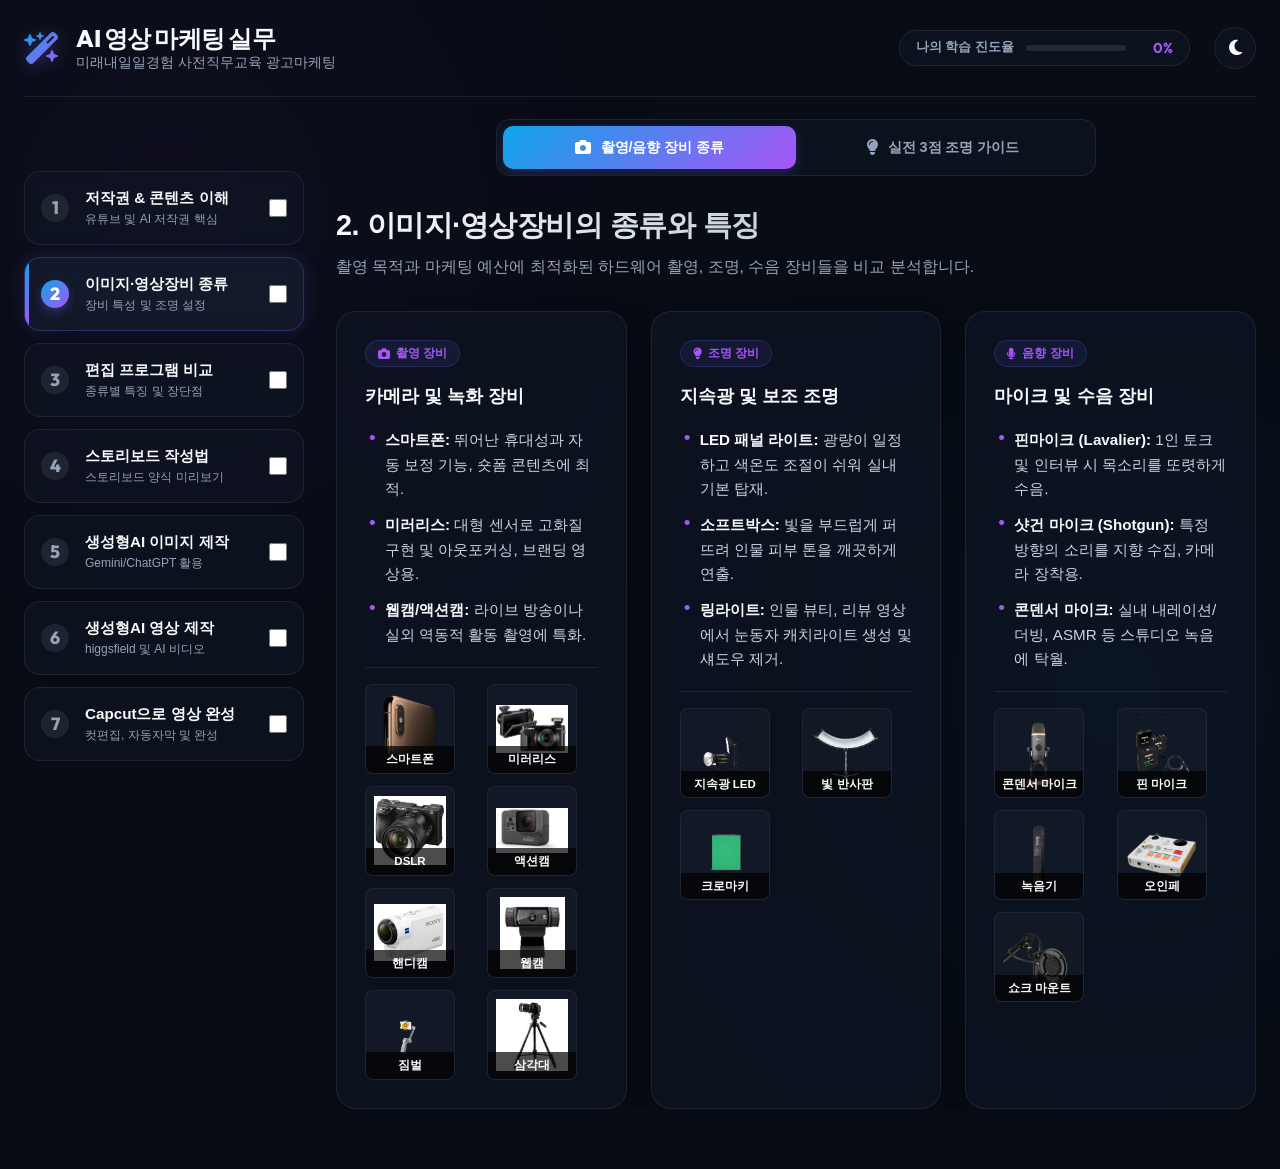
==== lecture2.html @ b03df77b "웹사이트 첫 업로드" ====
<!DOCTYPE html>
<html lang="ko">
<head>
    <meta charset="UTF-8">
    <meta name="viewport" content="width=device-width, initial-scale=1.0">
    <title>이미지·영상장비 종류 - AI 영상 마케팅 실무</title>
    
    <!-- Google Fonts & Font Awesome -->
    <link rel="stylesheet" as="style" crossorigin href="https://cdn.jsdelivr.net/gh/orioncactus/pretendard@v1.3.9/dist/web/static/pretendard-dynamic-subset.min.css" />
    <link href="https://fonts.googleapis.com/css2?family=Outfit:wght@300;400;600;800&display=swap" rel="stylesheet">
    <link rel="stylesheet" href="https://cdnjs.cloudflare.com/ajax/libs/font-awesome/6.4.0/css/all.min.css">
    
    <link rel="stylesheet" href="style.css">
</head>
<body class="dark-theme">
    <!-- Background Glow Elements -->
    <div class="bg-glow bg-glow-1"></div>
    <div class="bg-glow bg-glow-2"></div>

    <div class="app-container">
        <!-- Header -->
        <header class="app-header">
            <div class="logo-area">
                <i class="fa-solid fa-wand-magic-sparkles logo-icon"></i>
                <div class="logo-text">
                    <h1>AI 영상 마케팅 실무</h1>
                    <span class="subtitle">미래내일일경험 사전직무교육 광고마케팅</span>
                </div>
            </div>
            <div class="header-controls">
                <!-- Progress Tracking -->
                <div class="progress-container">
                    <span class="progress-label">나의 학습 진도율</span>
                    <div class="progress-bar-wrapper">
                        <div class="progress-bar" id="progressBar"></div>
                    </div>
                    <span class="progress-percentage" id="progressText">0%</span>
                </div>
                <!-- Theme Toggle Button -->
                <button class="theme-toggle-btn" id="themeToggleBtn" title="테마 변경">
                    <i class="fa-solid fa-moon moon-icon"></i>
                    <i class="fa-solid fa-sun sun-icon"></i>
                </button>
                <!-- Mobile Menu Button -->
                <button class="mobile-menu-btn" id="mobileMenuBtn">
                    <i class="fa-solid fa-bars"></i>
                </button>
            </div>
        </header>

        <div class="app-layout">
            <!-- Sidebar Navigation -->
            <aside class="app-sidebar" id="appSidebar">
                <nav class="sidebar-nav">
                    <ul>
                        <li>
                            <a href="index.html" class="nav-item">
                                <span class="step-num">1</span>
                                <div class="item-details">
                                    <span class="item-title">저작권 & 콘텐츠 이해</span>
                                    <span class="item-sub">유튜브 및 AI 저작권 핵심</span>
                                </div>
                                <input type="checkbox" class="step-check" data-step="1">
                            </a>
                        </li>
                        <li>
                            <a href="lecture2.html" class="nav-item active">
                                <span class="step-num">2</span>
                                <div class="item-details">
                                    <span class="item-title">이미지·영상장비 종류</span>
                                    <span class="item-sub">장비 특성 및 조명 설정</span>
                                </div>
                                <input type="checkbox" class="step-check" data-step="2">
                            </a>
                        </li>
                        <li>
                            <a href="lecture3.html" class="nav-item">
                                <span class="step-num">3</span>
                                <div class="item-details">
                                    <span class="item-title">편집 프로그램 비교</span>
                                    <span class="item-sub">종류별 특징 및 장단점</span>
                                </div>
                                <input type="checkbox" class="step-check" data-step="3">
                            </a>
                        </li>
                        <li>
                            <a href="lecture4.html" class="nav-item">
                                <span class="step-num">4</span>
                                <div class="item-details">
                                    <span class="item-title">스토리보드 작성법</span>
                                    <span class="item-sub">스토리보드 양식 미리보기</span>
                                </div>
                                <input type="checkbox" class="step-check" data-step="4">
                            </a>
                        </li>
                        <li>
                            <a href="lecture5.html" class="nav-item">
                                <span class="step-num">5</span>
                                <div class="item-details">
                                    <span class="item-title">생성형AI 이미지 제작</span>
                                    <span class="item-sub">Gemini/ChatGPT 활용</span>
                                </div>
                                <input type="checkbox" class="step-check" data-step="5">
                            </a>
                        </li>
                        <li>
                            <a href="lecture6.html" class="nav-item">
                                <span class="step-num">6</span>
                                <div class="item-details">
                                    <span class="item-title">생성형AI 영상 제작</span>
                                    <span class="item-sub">higgsfield 및 AI 비디오</span>
                                </div>
                                <input type="checkbox" class="step-check" data-step="6">
                            </a>
                        </li>
                        <li>
                            <a href="lecture7.html" class="nav-item">
                                <span class="step-num">7</span>
                                <div class="item-details">
                                    <span class="item-title">Capcut으로 영상 완성</span>
                                    <span class="item-sub">컷편집, 자동자막 및 완성</span>
                                </div>
                                <input type="checkbox" class="step-check" data-step="7">
                            </a>
                        </li>
                    </ul>
                </nav>
            </aside>

            <!-- Main Content Panels -->
            <main class="app-main">
                <!-- Content Swiper Tab Bar -->
                <div class="content-swiper-bar mb-6">
                    <button class="swiper-btn active" data-target-step="1">
                        <i class="fa-solid fa-camera swiper-icon"></i>
                        <span>촬영/음향 장비 종류</span>
                    </button>
                    <button class="swiper-btn" data-target-step="2">
                        <i class="fa-solid fa-lightbulb swiper-icon"></i>
                        <span>실전 3점 조명 가이드</span>
                    </button>
                    <div class="swiper-active-bg"></div>
                </div>

                <div class="sub-step-slider-container">
                    
                    <!-- Sub Step 1: 촬영 및 녹화 장비 종류 -->
                    <div class="sub-step active" id="sub-step-1">
                        <div class="panel-header">
                            <h2>2. 이미지·영상장비의 종류와 특징</h2>
                            <p class="panel-desc">촬영 목적과 마케팅 예산에 최적화된 하드웨어 촬영, 조명, 수음 장비들을 비교 분석합니다.</p>
                        </div>
                        <div class="grid-layout cols-3">
                            <!-- Camera Card -->
                            <div class="content-card glass">
                                <div class="card-badge"><i class="fa-solid fa-camera"></i> 촬영 장비</div>
                                <h3>카메라 및 녹화 장비</h3>
                                <div class="card-body">
                                    <ul class="bullet-list-sm">
                                        <li><strong>스마트폰:</strong> 뛰어난 휴대성과 자동 보정 기능, 숏폼 콘텐츠에 최적.</li>
                                        <li><strong>미러리스:</strong> 대형 센서로 고화질 구현 및 아웃포커싱, 브랜딩 영상용.</li>
                                        <li><strong>웹캠/액션캠:</strong> 라이브 방송이나 실외 역동적 활동 촬영에 특화.</li>
                                    </ul>
                                    <div class="tool-gallery">
                                        <div class="tool-gallery-item gallery-item" data-src="result/tools/phone.png" data-title="실전 촬영 장비 - 고해상도 스마트폰(Phone)">
                                            <img src="result/tools/phone.png" alt="스마트폰">
                                            <span class="tool-tag">스마트폰</span>
                                        </div>
                                        <div class="tool-gallery-item gallery-item" data-src="result/tools/mirrorless_camera.jpg" data-title="실전 촬영 장비 - 전문가용 미러리스 카메라(Mirrorless)">
                                            <img src="result/tools/mirrorless_camera.jpg" alt="미러리스">
                                            <span class="tool-tag">미러리스</span>
                                        </div>
                                        <div class="tool-gallery-item gallery-item" data-src="result/tools/camera.png" data-title="실전 촬영 장비 - 컴팩트 DSLR 카메라(Camera)">
                                            <img src="result/tools/camera.png" alt="DSLR 카메라">
                                            <span class="tool-tag">DSLR</span>
                                        </div>
                                        <div class="tool-gallery-item gallery-item" data-src="result/tools/actioncam.jpg" data-title="실전 촬영 장비 - 야외 역동성 촬영 액션캠(ActionCam)">
                                            <img src="result/tools/actioncam.jpg" alt="액션캠">
                                            <span class="tool-tag">액션캠</span>
                                        </div>
                                        <div class="tool-gallery-item gallery-item" data-src="result/tools/handicam.jpg" data-title="실전 촬영 장비 - 핸디형 캠코더(HandiCam)">
                                            <img src="result/tools/handicam.jpg" alt="핸디캠">
                                            <span class="tool-tag">핸디캠</span>
                                        </div>
                                        <div class="tool-gallery-item gallery-item" data-src="result/tools/webcam.jpg" data-title="실전 촬영 장비 - 1인 라이브 방송용 웹캠(Webcam)">
                                            <img src="result/tools/webcam.jpg" alt="웹캠">
                                            <span class="tool-tag">웹캠</span>
                                        </div>
                                        <div class="tool-gallery-item gallery-item" data-src="result/tools/gimbal.png" data-title="실전 촬영 장비 - 흔들림 방지 짐벌(Gimbal)">
                                            <img src="result/tools/gimbal.png" alt="짐벌">
                                            <span class="tool-tag">짐벌</span>
                                        </div>
                                        <div class="tool-gallery-item gallery-item" data-src="result/tools/tripod.jpg" data-title="촬영 보조 장비 - 흔들림 지지형 삼각대(Tripod)">
                                            <img src="result/tools/tripod.jpg" alt="삼각대">
                                            <span class="tool-tag">삼각대</span>
                                        </div>
                                    </div>
                                </div>
                            </div>

                            <!-- Lighting Card -->
                            <div class="content-card glass">
                                <div class="card-badge"><i class="fa-solid fa-lightbulb"></i> 조명 장비</div>
                                <h3>지속광 및 보조 조명</h3>
                                <div class="card-body">
                                    <ul class="bullet-list-sm">
                                        <li><strong>LED 패널 라이트:</strong> 광량이 일정하고 색온도 조절이 쉬워 실내 기본 탑재.</li>
                                        <li><strong>소프트박스:</strong> 빛을 부드럽게 퍼뜨려 인물 피부 톤을 깨끗하게 연출.</li>
                                        <li><strong>링라이트:</strong> 인물 뷰티, 리뷰 영상에서 눈동자 캐치라이트 생성 및 섀도우 제거.</li>
                                    </ul>
                                    <div class="tool-gallery">
                                        <div class="tool-gallery-item gallery-item" data-src="result/tools/light.png" data-title="실전 조명 장비 - LED 지속광 패널 라이트(LED Light)">
                                            <img src="result/tools/light.png" alt="지속광">
                                            <span class="tool-tag">지속광 LED</span>
                                        </div>
                                        <div class="tool-gallery-item gallery-item" data-src="result/tools/reflector.png" data-title="스튜디오 조명 장비 - 빛 반사판(Reflector) 보조판">
                                            <img src="result/tools/reflector.png" alt="반사판">
                                            <span class="tool-tag">빛 반사판</span>
                                        </div>
                                        <div class="tool-gallery-item gallery-item" data-src="result/tools/chromakey.png" data-title="스튜디오 조명 보조 - 배경 제거용 크로마키(Chromakey) 스크린">
                                            <img src="result/tools/chromakey.png" alt="크로마키">
                                            <span class="tool-tag">크로마키</span>
                                        </div>
                                    </div>
                                </div>
                            </div>

                            <!-- Audio Card -->
                            <div class="content-card glass">
                                <div class="card-badge"><i class="fa-solid fa-microphone"></i> 음향 장비</div>
                                <h3>마이크 및 수음 장비</h3>
                                <div class="card-body">
                                    <ul class="bullet-list-sm">
                                        <li><strong>핀마이크 (Lavalier):</strong> 1인 토크 및 인터뷰 시 목소리를 또렷하게 수음.</li>
                                        <li><strong>샷건 마이크 (Shotgun):</strong> 특정 방향의 소리를 지향 수집, 카메라 장착용.</li>
                                        <li><strong>콘덴서 마이크:</strong> 실내 내레이션/더빙, ASMR 등 스튜디오 녹음에 탁월.</li>
                                    </ul>
                                    <div class="tool-gallery">
                                        <div class="tool-gallery-item gallery-item" data-src="result/tools/condenser mic.png" data-title="실전 음향 장비 - 고해상도 콘덴서 마이크(Condenser Mic)">
                                            <img src="result/tools/condenser mic.png" alt="콘덴서 마이크">
                                            <span class="tool-tag">콘덴서 마이크</span>
                                        </div>
                                        <div class="tool-gallery-item gallery-item" data-src="result/tools/pin_mic.png" data-title="실전 음향 장비 - 밀착형 핀 마이크(Pin Mic)">
                                            <img src="result/tools/pin_mic.png" alt="핀 마이크">
                                            <span class="tool-tag">핀 마이크</span>
                                        </div>
                                        <div class="tool-gallery-item gallery-item" data-src="result/tools/voicerecoder.png" data-title="실전 음향 장비 - 휴대용 보이스 레코더(Voice Recorder)">
                                            <img src="result/tools/voicerecoder.png" alt="보이스 레코더">
                                            <span class="tool-tag">녹음기</span>
                                        </div>
                                        <div class="tool-gallery-item gallery-item" data-src="result/tools/Audio_Interface.png" data-title="스튜디오 음향 장비 - 오디오 인터페이스(Audio Interface)">
                                            <img src="result/tools/Audio_Interface.png" alt="오디오 인터페이스">
                                            <span class="tool-tag">오인페</span>
                                        </div>
                                        <div class="tool-gallery-item gallery-item" data-src="result/tools/shock mount.png" data-title="스튜디오 음향 장비 - 진동 제어 쇼크 마운트(Shock Mount)">
                                            <img src="result/tools/shock mount.png" alt="쇼크 마운트">
                                            <span class="tool-tag">쇼크 마운트</span>
                                        </div>
                                    </div>
                                </div>
                            </div>
                        </div>
                    </div>

                    <!-- Sub Step 2: 3점 조명 설정법 -->
                    <div class="sub-step" id="sub-step-2">
                        <div class="panel-header">
                            <h2>2. 이미지·영상장비의 종류와 특징</h2>
                            <p class="panel-desc">영상 화질의 90%는 조명이 결정합니다. 스튜디오 기본 배치인 3점 조명 규칙을 학습합니다.</p>
                        </div>
                        <div class="content-card glass">
                            <h3><i class="fa-solid fa-lightbulb text-accent-gold card-icon"></i> 3점 조명 설정법 (Three-Point Lighting Guide)</h3>
                            <div class="card-body lighting-guide">
                                <div class="lighting-visual">
                                    
                                    <!-- Key Light Item -->
                                    <div class="lighting-setup-item vertical-card">
                                        <div class="light-content">
                                            <h4>1. 주광 (Key Light)</h4>
                                            <p>피사체의 사선 45도 앞쪽에 배치하여 주 광원을 확보합니다. 피사체의 전체적인 형태와 성격을 결정합니다.</p>
                                        </div>
                                        <div class="light-img-wrapper gallery-item" data-src="result/light_key.png" data-title="주광 (Key Light) - 스튜디오 기본 핵심 주광원 배치">
                                            <img src="result/light_key.png" alt="주광 설명 이미지" class="light-img">
                                            <div class="img-overlay">
                                                <i class="fa-solid fa-magnifying-glass-plus"></i>
                                            </div>
                                        </div>
                                    </div>
                                    
                                    <!-- Fill Light Item -->
                                    <div class="lighting-setup-item vertical-card">
                                        <div class="light-content">
                                            <h4>2. 보조광 (Fill Light)</h4>
                                            <p>주광의 반대편 45도에 배치하며, 주광보다 50% 약하게 설정하여 생긴 짙은 그림자를 부드럽게 메워줍니다.</p>
                                        </div>
                                        <div class="light-img-wrapper gallery-item" data-src="result/light_fill.png" data-title="보조광 (Fill Light) - 부드러운 그림자 완화 보조광원 배치">
                                            <img src="result/light_fill.png" alt="보조광 설명 이미지" class="light-img">
                                            <div class="img-overlay">
                                                <i class="fa-solid fa-magnifying-glass-plus"></i>
                                            </div>
                                        </div>
                                    </div>
                                    
                                    <!-- Back Light Item -->
                                    <div class="lighting-setup-item vertical-card">
                                        <div class="light-content">
                                            <h4>3. 역광 (Back Light / Hair Light)</h4>
                                            <p>피사체의 뒤쪽 높은 곳에 배치하여 피사체와 배경을 분리시켜 3차원적인 입체감을 극대화합니다.</p>
                                        </div>
                                        <div class="light-img-wrapper gallery-item" data-src="result/light_back.png" data-title="역광 (Back Light / Hair Light) - 3차원 입체감 배경분리 광원 배치">
                                            <img src="result/light_back.png" alt="역광 설명 이미지" class="light-img">
                                            <div class="img-overlay">
                                                <i class="fa-solid fa-magnifying-glass-plus"></i>
                                            </div>
                                        </div>
                                    </div>

                                </div>
                            </div>
                        </div>
                    </div>

                </div>
            </main>
        </div>
    </div>

    <!-- Lightbox Modal for Gallery -->
    <div class="lightbox-modal" id="lightboxModal">
        <div class="lightbox-overlay" id="lightboxOverlay"></div>
        <div class="lightbox-content">
            <!-- Toolbar -->
            <div class="lightbox-toolbar">
                <span class="caption" id="lightboxCaption">이미지 뷰어</span>
                <div class="toolbar-right">
                    <button class="tool-btn" id="zoomInBtn" title="확대"><i class="fa-solid fa-magnifying-glass-plus"></i></button>
                    <button class="tool-btn" id="zoomOutBtn" title="축소"><i class="fa-solid fa-magnifying-glass-minus"></i></button>
                    <button class="tool-btn" id="zoomResetBtn" title="초기화"><i class="fa-solid fa-compress"></i></button>
                    <button class="close-btn" id="lightboxCloseBtn"><i class="fa-solid fa-xmark"></i></button>
                </div>
            </div>
            <!-- Image Area -->
            <div class="lightbox-image-container">
                <button class="nav-btn prev" id="lightboxPrevBtn"><i class="fa-solid fa-chevron-left"></i></button>
                <img src="" alt="확대 이미지" id="lightboxImg">
                <button class="nav-btn next" id="lightboxNextBtn"><i class="fa-solid fa-chevron-right"></i></button>
            </div>
        </div>
    </div>

    <script src="app.js"></script>
</body>
</html>
---- style.css ----
/* Reset and Variables */
:root {
    --font-primary: 'Pretendard', sans-serif;
    --font-display: 'Outfit', sans-serif;
    
    /* Transition Speed */
    --transition-smooth: all 0.3s cubic-bezier(0.4, 0, 0.2, 1);
    --transition-fast: all 0.15s ease;
}

/* Dark Theme Variables */
body.dark-theme {
    --bg-primary: #080c14;
    --bg-secondary: #0f1626;
    --bg-glass: rgba(15, 22, 38, 0.6);
    --bg-card: rgba(22, 30, 49, 0.7);
    --border-color: rgba(255, 255, 255, 0.08);
    --border-glow: rgba(99, 102, 241, 0.15);
    
    --text-main: #f8fafc;
    --text-muted: #94a3b8;
    --text-sub: #cbd5e1;
    
    --accent-blue: #0ea5e9;
    --accent-purple: #a855f7;
    --accent-gold: #f59e0b;
    --accent-green: #10b981;
    --accent-red: #ef4444;
    
    --shadow-main: 0 10px 30px -10px rgba(0, 0, 0, 0.5);
    --shadow-glow: 0 0 20px rgba(99, 102, 241, 0.2);
}

/* Light Theme Variables */
body.light-theme {
    --bg-primary: #f8fafc;
    --bg-secondary: #ffffff;
    --bg-glass: rgba(255, 255, 255, 0.75);
    --bg-card: rgba(255, 255, 255, 0.9);
    --border-color: rgba(0, 0, 0, 0.08);
    --border-glow: rgba(99, 102, 241, 0.1);
    
    --text-main: #0f172a;
    --text-muted: #64748b;
    --text-sub: #334155;
    
    --accent-blue: #0284c7;
    --accent-purple: #8b5cf6;
    --accent-gold: #d97706;
    --accent-green: #059669;
    --accent-red: #dc2626;
    
    --shadow-main: 0 10px 30px -10px rgba(148, 163, 184, 0.15);
    --shadow-glow: 0 0 20px rgba(99, 102, 241, 0.05);
}

* {
    margin: 0;
    padding: 0;
    box-sizing: border-box;
    font-family: var(--font-primary);
}

body {
    background-color: var(--bg-primary);
    color: var(--text-main);
    min-height: 100vh;
    overflow-x: hidden;
    transition: background-color 0.4s ease, color 0.4s ease;
}

/* Background Glow */
.bg-glow {
    position: fixed;
    width: 600px;
    height: 600px;
    border-radius: 50%;
    filter: blur(160px);
    pointer-events: none;
    z-index: -1;
    opacity: 0.15;
    transition: var(--transition-smooth);
}

.bg-glow-1 {
    top: -10%;
    left: -10%;
    background: radial-gradient(circle, var(--accent-purple) 0%, transparent 70%);
}

.bg-glow-2 {
    bottom: -10%;
    right: -10%;
    background: radial-gradient(circle, var(--accent-blue) 0%, transparent 70%);
}

body.light-theme .bg-glow {
    opacity: 0.06;
}

/* App Container */
.app-container {
    display: flex;
    flex-direction: column;
    min-height: 100vh;
    max-width: 1600px;
    margin: 0 auto;
    padding: 0 24px;
}

/* Header styling */
.app-header {
    display: flex;
    justify-content: space-between;
    align-items: center;
    padding: 24px 0;
    border-bottom: 1px solid var(--border-color);
    background-color: transparent;
    z-index: 10;
}

.logo-area {
    display: flex;
    align-items: center;
    gap: 16px;
}

.logo-icon {
    font-size: 2rem;
    background: linear-gradient(135deg, var(--accent-blue) 0%, var(--accent-purple) 100%);
    -webkit-background-clip: text;
    -webkit-text-fill-color: transparent;
    filter: drop-shadow(0 2px 8px rgba(99, 102, 241, 0.4));
}

.logo-text h1 {
    font-family: var(--font-display);
    font-size: 1.5rem;
    font-weight: 800;
    letter-spacing: -0.5px;
    line-height: 1.2;
}

.logo-text .subtitle {
    font-size: 0.85rem;
    color: var(--text-muted);
    font-weight: 500;
}

.header-controls {
    display: flex;
    align-items: center;
    gap: 24px;
}

/* Progress Bar */
.progress-container {
    display: flex;
    align-items: center;
    gap: 12px;
    background: var(--bg-glass);
    border: 1px solid var(--border-color);
    padding: 8px 16px;
    border-radius: 50px;
    backdrop-filter: blur(8px);
}

.progress-label {
    font-size: 0.8rem;
    font-weight: 600;
    color: var(--text-muted);
}

.progress-bar-wrapper {
    width: 100px;
    height: 6px;
    background: rgba(255, 255, 255, 0.1);
    border-radius: 10px;
    overflow: hidden;
}

body.light-theme .progress-bar-wrapper {
    background: rgba(0, 0, 0, 0.08);
}

.progress-bar {
    width: 0%;
    height: 100%;
    background: linear-gradient(90deg, var(--accent-blue), var(--accent-purple));
    border-radius: 10px;
    transition: width 0.5s cubic-bezier(0.4, 0, 0.2, 1);
}

.progress-percentage {
    font-family: var(--font-display);
    font-size: 0.9rem;
    font-weight: 700;
    color: var(--accent-purple);
    min-width: 35px;
    text-align: right;
}

/* Theme Toggle Button */
.theme-toggle-btn {
    background: var(--bg-glass);
    border: 1px solid var(--border-color);
    color: var(--text-main);
    width: 42px;
    height: 42px;
    border-radius: 50%;
    cursor: pointer;
    display: flex;
    align-items: center;
    justify-content: center;
    font-size: 1.1rem;
    backdrop-filter: blur(8px);
    transition: var(--transition-smooth);
}

.theme-toggle-btn:hover {
    border-color: var(--accent-blue);
    box-shadow: var(--shadow-glow);
    transform: scale(1.05);
}

.theme-toggle-btn .sun-icon { display: none; }
body.light-theme .theme-toggle-btn .moon-icon { display: none; }
body.light-theme .theme-toggle-btn .sun-icon { display: block; color: var(--accent-gold); }

/* Mobile Menu Button */
.mobile-menu-btn {
    display: none;
    background: var(--bg-glass);
    border: 1px solid var(--border-color);
    color: var(--text-main);
    width: 42px;
    height: 42px;
    border-radius: 8px;
    cursor: pointer;
    align-items: center;
    justify-content: center;
    font-size: 1.2rem;
    backdrop-filter: blur(8px);
    transition: var(--transition-smooth);
}

/* App Layout Grid */
.app-layout {
    display: grid;
    grid-template-columns: 280px 1fr;
    gap: 32px;
    margin-top: 32px;
    padding-bottom: 60px;
    flex-grow: 1;
    align-items: start;
}

/* Sidebar Navigation */
.app-sidebar {
    position: sticky;
    top: 48px;
    height: fit-content;
    margin-top: 42px;
}

.sidebar-nav ul {
    list-style: none;
    display: flex;
    flex-direction: column;
    gap: 12px;
}

.nav-item {
    display: flex;
    align-items: center;
    gap: 16px;
    padding: 16px;
    background: var(--bg-glass);
    border: 1px solid var(--border-color);
    border-radius: 16px;
    cursor: pointer;
    position: relative;
    overflow: hidden;
    backdrop-filter: blur(8px);
    transition: var(--transition-smooth);
    text-decoration: none;
}

.nav-item::before {
    content: '';
    position: absolute;
    left: 0;
    top: 0;
    height: 100%;
    width: 4px;
    background: linear-gradient(180deg, var(--accent-blue), var(--accent-purple));
    opacity: 0;
    transition: var(--transition-smooth);
}

.nav-item:hover {
    border-color: var(--border-glow);
    background: var(--bg-secondary);
    transform: translateX(4px);
}

.nav-item.active {
    background: var(--bg-card);
    border-color: rgba(99, 102, 241, 0.3);
    box-shadow: var(--shadow-main), var(--shadow-glow);
}

.nav-item.active::before {
    opacity: 1;
}

.step-num {
    font-family: var(--font-display);
    font-size: 1.1rem;
    font-weight: 800;
    width: 28px;
    height: 28px;
    border-radius: 50%;
    background: rgba(255, 255, 255, 0.08);
    display: flex;
    align-items: center;
    justify-content: center;
    color: var(--text-muted);
    transition: var(--transition-smooth);
}

body.light-theme .step-num {
    background: rgba(0, 0, 0, 0.08);
    color: var(--text-sub);
    font-weight: 700;
}

.nav-item.active .step-num {
    background: linear-gradient(135deg, var(--accent-blue), var(--accent-purple));
    color: white;
    box-shadow: 0 4px 10px rgba(99, 102, 241, 0.3);
}

.item-details {
    flex-grow: 1;
    display: flex;
    flex-direction: column;
    gap: 2px;
}

.item-title {
    font-size: 0.95rem;
    font-weight: 700;
    color: var(--text-main);
}

.item-sub {
    font-size: 0.75rem;
    color: var(--text-muted);
}

.step-check {
    width: 18px;
    height: 18px;
    accent-color: var(--accent-green);
    cursor: pointer;
    border-radius: 4px;
}

/* Main Content Area */
.app-main {
    min-width: 0;
}

/* Tab Panel Transitions */
.tab-panel {
    display: none;
    opacity: 0;
    transform: translateY(15px);
    transition: opacity 0.4s ease, transform 0.4s ease;
}

.tab-panel.active {
    display: block;
    opacity: 1;
    transform: translateY(0);
}

.panel-header {
    margin-bottom: 32px;
}

.panel-header h2 {
    font-size: 1.8rem;
    font-weight: 800;
    letter-spacing: -0.5px;
    margin-bottom: 8px;
    background: linear-gradient(90deg, var(--text-main) 0%, var(--text-muted) 100%);
    -webkit-background-clip: text;
    -webkit-text-fill-color: transparent;
}

.panel-desc {
    font-size: 1rem;
    color: var(--text-muted);
    line-height: 1.6;
}

/* Layout Grids */
.grid-layout {
    display: grid;
    gap: 24px;
}

.cols-2 { grid-template-columns: repeat(2, 1fr); }
.cols-3 { grid-template-columns: repeat(3, 1fr); }

/* Premium Glass Cards */
.glass {
    background: var(--bg-glass);
    border: 1px solid var(--border-color);
    border-radius: 20px;
    backdrop-filter: blur(12px);
    -webkit-backdrop-filter: blur(12px);
    box-shadow: var(--shadow-main);
    transition: var(--transition-smooth);
}

.glass:hover {
    border-color: rgba(99, 102, 241, 0.25);
    box-shadow: var(--shadow-main), 0 0 25px rgba(99, 102, 241, 0.08);
}

.content-card {
    padding: 28px;
    display: flex;
    flex-direction: column;
}

.content-card h3 {
    font-size: 1.15rem;
    font-weight: 700;
    margin-bottom: 20px;
    display: flex;
    align-items: center;
    gap: 12px;
}

.card-icon {
    font-size: 1.3rem;
}

.card-badge {
    align-self: flex-start;
    padding: 4px 12px;
    font-size: 0.75rem;
    font-weight: 700;
    border-radius: 50px;
    background: rgba(99, 102, 241, 0.1);
    color: var(--accent-purple);
    border: 1px solid rgba(99, 102, 241, 0.2);
    margin-bottom: 16px;
    display: flex;
    align-items: center;
    gap: 6px;
}

.card-body {
    flex-grow: 1;
    font-size: 0.95rem;
    line-height: 1.6;
    color: var(--text-sub);
}

/* Lists and Typography inside cards */
.bullet-list {
    list-style: none;
    display: flex;
    flex-direction: column;
    gap: 16px;
}

.bullet-list li {
    position: relative;
    padding-left: 24px;
}

.bullet-list li::before {
    content: "\f00c";
    font-family: "Font Awesome 6 Free";
    font-weight: 900;
    position: absolute;
    left: 0;
    top: 2px;
    color: var(--accent-blue);
    font-size: 0.85rem;
}

.bullet-list-sm {
    list-style: none;
    display: flex;
    flex-direction: column;
    gap: 12px;
}

.bullet-list-sm li {
    position: relative;
    padding-left: 20px;
}

.bullet-list-sm li::before {
    content: "•";
    position: absolute;
    left: 4px;
    color: var(--accent-purple);
    font-size: 1.2rem;
    line-height: 1;
}

.bullet-list li strong, .bullet-list-sm li strong {
    color: var(--text-main);
}

.mb-4 { margin-bottom: 16px; }
.mt-4 { margin-top: 16px; }
.mt-6 { margin-top: 24px; }
.mb-6 { margin-bottom: 24px; }

/* Text Colors */
.text-accent-blue { color: var(--accent-blue); }
.text-accent-purple { color: var(--accent-purple); }
.text-accent-gold { color: var(--accent-gold); }

/* Term grid styling */
.term-grid {
    display: grid;
    grid-template-columns: repeat(2, 1fr);
    gap: 20px;
}

.term-item {
    display: flex;
    flex-direction: column;
    gap: 6px;
}

.term-title {
    font-size: 0.9rem;
    font-weight: 700;
    color: var(--text-main);
    border-left: 3px solid var(--accent-blue);
    padding-left: 8px;
}

.term-desc {
    font-size: 0.85rem;
    color: var(--text-muted);
    line-height: 1.5;
}

/* 3 Point Lighting Layout */
.lighting-guide {
    display: flex;
    flex-direction: column;
    gap: 16px;
}

.lighting-visual {
    display: grid;
    grid-template-columns: repeat(3, 1fr);
    gap: 20px;
}

.lighting-setup-item {
    background: rgba(255, 255, 255, 0.03);
    border: 1px solid var(--border-color);
    padding: 20px;
    border-radius: 12px;
}

body.light-theme .lighting-setup-item {
    background: rgba(0, 0, 0, 0.02);
}

.lighting-setup-item h4 {
    font-size: 0.95rem;
    font-weight: 700;
    margin-bottom: 8px;
    color: var(--accent-gold);
}

.lighting-setup-item p {
    font-size: 0.85rem;
    color: var(--text-muted);
    line-height: 1.5;
}

/* Comparison Table */
.comparison-table-wrapper {
    overflow-x: auto;
    border-radius: 20px;
}

.comparison-table {
    width: 100%;
    border-collapse: collapse;
    text-align: left;
    font-size: 0.9rem;
}

.comparison-table th {
    background: rgba(255, 255, 255, 0.03);
    padding: 18px 24px;
    font-weight: 700;
    border-bottom: 1px solid var(--border-color);
    color: var(--text-main);
}

body.light-theme .comparison-table th {
    background: rgba(0, 0, 0, 0.02);
}

.comparison-table td {
    padding: 20px 24px;
    border-bottom: 1px solid var(--border-color);
    color: var(--text-sub);
    line-height: 1.5;
    vertical-align: middle;
}

.comparison-table tr:last-child td {
    border-bottom: none;
}

.comparison-table tr:hover td {
    background: rgba(255, 255, 255, 0.015);
}

body.light-theme .comparison-table tr:hover td {
    background: rgba(0, 0, 0, 0.005);
}

.tool-name {
    font-weight: 700;
    color: var(--text-main) !important;
    display: flex;
    align-items: center;
    gap: 10px;
    font-size: 0.95rem;
    min-width: 140px;
}

.tool-name i {
    font-size: 1.1rem;
}

/* Timeline/List for Storyboard elements */
.timeline {
    list-style: none;
    display: flex;
    flex-direction: column;
    gap: 20px;
}

.timeline li {
    display: flex;
    align-items: flex-start;
    gap: 16px;
    font-size: 0.9rem;
    line-height: 1.6;
    color: var(--text-muted);
}

.timeline li strong {
    color: var(--text-main);
    display: block;
    font-size: 0.95rem;
    margin-bottom: 2px;
}

.timeline-num {
    background: linear-gradient(135deg, var(--accent-blue), var(--accent-purple));
    color: white;
    width: 24px;
    height: 24px;
    border-radius: 50%;
    display: flex;
    align-items: center;
    justify-content: center;
    font-weight: 700;
    font-size: 0.8rem;
    flex-shrink: 0;
    box-shadow: 0 4px 8px rgba(99, 102, 241, 0.25);
}

/* Link Cards styling */
.link-box-container {
    display: flex;
    flex-direction: column;
    gap: 12px;
}

.link-card {
    display: block;
    text-decoration: none;
    padding: 16px;
    border-radius: 12px;
}

.link-card:hover {
    background: rgba(255, 255, 255, 0.04);
    transform: translateY(-2px);
}

body.light-theme .link-card:hover {
    background: rgba(0, 0, 0, 0.02);
}

.link-title {
    font-size: 0.95rem;
    font-weight: 700;
    color: var(--accent-blue);
    display: flex;
    align-items: center;
    gap: 8px;
    margin-bottom: 4px;
}

.link-desc {
    font-size: 0.8rem;
    color: var(--text-muted);
    line-height: 1.4;
}

/* Storyboard mini preview */
.storyboard-preview-box h4 {
    font-size: 0.9rem;
    font-weight: 700;
    margin-bottom: 12px;
    color: var(--text-main);
}

.storyboard-table-preview {
    border: 1px solid var(--border-color);
    border-radius: 12px;
    background: rgba(255, 255, 255, 0.02);
    overflow: hidden;
}

body.light-theme .storyboard-table-preview {
    background: rgba(0, 0, 0, 0.01);
}

.sb-row-header, .sb-row-visual, .sb-row-action {
    display: grid;
    grid-template-columns: repeat(3, 1fr);
    border-bottom: 1px solid var(--border-color);
}

.sb-row-action {
    border-bottom: none;
}

.sb-row-header span {
    padding: 6px 12px;
    font-size: 0.75rem;
    font-weight: 700;
    text-align: center;
    background: rgba(255, 255, 255, 0.03);
    border-right: 1px solid var(--border-color);
}

body.light-theme .sb-row-header span {
    background: rgba(0, 0, 0, 0.02);
}

.sb-row-visual .sb-visual-box {
    padding: 16px 8px;
    text-align: center;
    font-size: 0.75rem;
    color: var(--text-muted);
    border-right: 1px solid var(--border-color);
    display: flex;
    flex-direction: column;
    align-items: center;
    justify-content: center;
    gap: 8px;
}

.sb-visual-box i {
    font-size: 1.2rem;
    color: var(--accent-purple);
}

.sb-row-action span {
    padding: 10px 8px;
    font-size: 0.7rem;
    text-align: center;
    color: var(--text-muted);
    border-right: 1px solid var(--border-color);
    line-height: 1.3;
}

.sb-row-header span:last-child,
.sb-row-visual .sb-visual-box:last-child,
.sb-row-action span:last-child {
    border-right: none;
}

/* AI Image Generation Links */
.ai-intro-links {
    display: grid;
    grid-template-columns: repeat(2, 1fr);
    gap: 20px;
}

.intro-link-card {
    padding: 24px;
    display: flex;
    flex-direction: column;
    gap: 8px;
}

.intro-link-card h4 {
    font-size: 1.1rem;
    font-weight: 700;
    color: var(--accent-blue);
}

.intro-link-card p {
    font-size: 0.85rem;
    color: var(--text-muted);
    line-height: 1.5;
    margin-bottom: 8px;
    flex-grow: 1;
}

.intro-link-card .btn {
    align-self: flex-start;
}

/* Section Sub Titles */
.section-title {
    margin: 32px 0 20px 0;
    border-bottom: 1px solid var(--border-color);
    padding-bottom: 12px;
}

.section-title h3 {
    font-size: 1.2rem;
    font-weight: 800;
    display: flex;
    align-items: center;
    gap: 10px;
}

/* Prompt Card Specific */
.prompt-card {
    padding: 24px;
    display: flex;
    flex-direction: column;
    gap: 16px;
    position: relative;
    border: 1px solid var(--border-color);
}

.prompt-card::after {
    content: '';
    position: absolute;
    inset: 0;
    border-radius: 20px;
    padding: 1px;
    background: linear-gradient(135deg, var(--accent-blue), var(--accent-purple));
    -webkit-mask: linear-gradient(#fff 0 0) content-box, linear-gradient(#fff 0 0);
    -webkit-mask-composite: xor;
    mask-composite: exclude;
    opacity: 0;
    transition: var(--transition-smooth);
}

.prompt-card:hover::after {
    opacity: 1;
}

.prompt-header {
    display: flex;
    justify-content: space-between;
    align-items: center;
    border-bottom: 1px solid var(--border-color);
    padding-bottom: 12px;
}

.prompt-header h4 {
    font-size: 0.95rem;
    font-weight: 700;
}

.badge {
    padding: 4px 8px;
    font-size: 0.7rem;
    font-weight: 700;
    border-radius: 4px;
}

.badge-chatgpt {
    background: rgba(16, 185, 129, 0.1);
    color: var(--accent-green);
    border: 1px solid rgba(16, 185, 129, 0.2);
}

.badge-gemini {
    background: rgba(14, 165, 233, 0.1);
    color: var(--accent-blue);
    border: 1px solid rgba(14, 165, 233, 0.2);
}

.prompt-content {
    flex-grow: 1;
    background: rgba(0, 0, 0, 0.15);
    border: 1px solid var(--border-color);
    padding: 16px;
    border-radius: 12px;
    font-family: 'Courier New', Courier, monospace;
    font-size: 0.8rem;
    line-height: 1.5;
    color: var(--text-sub);
    overflow-y: auto;
    max-height: 120px;
    word-break: break-all;
}

body.light-theme .prompt-content {
    background: rgba(0, 0, 0, 0.03);
}

/* Image Gallery Layout */
.image-gallery-grid {
    display: grid;
    grid-template-columns: repeat(5, 1fr);
    gap: 16px;
}

.gallery-item {
    border-radius: 16px;
    overflow: hidden;
    cursor: pointer;
    position: relative;
    aspect-ratio: 1 / 1;
}

.gallery-item img {
    width: 100%;
    height: 100%;
    object-fit: cover;
    transition: var(--transition-smooth);
}

.gallery-item:hover img {
    transform: scale(1.08);
}

.gallery-info {
    position: absolute;
    bottom: 0;
    left: 0;
    right: 0;
    background: linear-gradient(180deg, transparent 0%, rgba(0,0,0,0.85) 100%);
    padding: 12px;
    text-align: center;
    opacity: 0;
    transition: var(--transition-smooth);
    transform: translateY(10px);
}

.gallery-item:hover .gallery-info {
    opacity: 1;
    transform: translateY(0);
}

.gallery-info span {
    font-size: 0.75rem;
    font-weight: 700;
    color: white;
}

/* Video Section Layout (AI Video Panel) */
.video-section-layout {
    display: grid;
    grid-template-columns: 320px 1fr;
    gap: 24px;
}

.video-list-sidebar {
    padding: 20px;
    height: 520px;
    display: flex;
    flex-direction: column;
}

.video-list-sidebar h3 {
    font-size: 1rem;
    font-weight: 700;
    margin-bottom: 16px;
    display: flex;
    align-items: center;
    gap: 10px;
}

.video-selector-list {
    list-style: none;
    display: flex;
    flex-direction: column;
    gap: 10px;
    overflow-y: auto;
    flex-grow: 1;
    padding-right: 4px;
}

.video-select-item {
    display: flex;
    align-items: center;
    gap: 12px;
    padding: 10px;
    border-radius: 10px;
    cursor: pointer;
    border: 1px solid transparent;
    transition: var(--transition-smooth);
}

.video-select-item:hover {
    background: rgba(255, 255, 255, 0.03);
}

body.light-theme .video-select-item:hover {
    background: rgba(0, 0, 0, 0.02);
}

.video-select-item.active {
    background: rgba(99, 102, 241, 0.1);
    border-color: rgba(99, 102, 241, 0.25);
}

.video-badge {
    font-size: 0.65rem;
    font-weight: 700;
    padding: 2px 6px;
    border-radius: 4px;
    text-transform: uppercase;
    flex-shrink: 0;
}

.badge-normal {
    background: rgba(99, 102, 241, 0.15);
    color: var(--accent-purple);
    border: 1px solid rgba(99, 102, 241, 0.25);
}

.badge-shorts {
    background: rgba(239, 68, 68, 0.15);
    color: var(--accent-red);
    border: 1px solid rgba(239, 68, 68, 0.25);
}

.video-info-text {
    display: flex;
    flex-direction: column;
    gap: 2px;
    min-width: 0;
}

.v-title {
    font-size: 0.8rem;
    font-weight: 700;
    color: var(--text-main);
    white-space: nowrap;
    overflow: hidden;
    text-overflow: ellipsis;
}

.v-sub {
    font-size: 0.68rem;
    color: var(--text-muted);
}

/* Video Player Container */
.video-player-container {
    padding: 20px;
    display: flex;
    flex-direction: column;
    height: 520px;
}

.player-wrapper {
    position: relative;
    padding-bottom: 56.25%; /* 16:9 Aspect Ratio */
    height: 0;
    overflow: hidden;
    border-radius: 12px;
    border: 1px solid var(--border-color);
    background: black;
    flex-grow: 1;
}

.player-wrapper iframe {
    position: absolute;
    top: 0;
    left: 0;
    width: 100%;
    height: 100%;
    border: none;
}

/* Shorts Custom Player Ratio if selected */
.player-wrapper.shorts-player {
    padding-bottom: 177.77%; /* 9:16 Aspect Ratio */
    max-width: 290px;
    margin: 0 auto;
}

.player-info {
    margin-top: 16px;
    border-top: 1px solid var(--border-color);
    padding-top: 16px;
}

.player-info h3, .player-info h4 {
    font-size: 1rem;
    font-weight: 700;
    margin-bottom: 6px;
}

.player-info p {
    font-size: 0.85rem;
    color: var(--text-muted);
    line-height: 1.5;
}

/* Capcut Section Custom Tutorial Grid */
.capcut-tutorial-grid {
    display: flex;
    flex-direction: column;
    gap: 12px;
}

.tutorial-item {
    display: flex;
    align-items: center;
    background: rgba(255, 255, 255, 0.02);
    border: 1px solid var(--border-color);
    border-radius: 12px;
    padding: 12px;
    cursor: pointer;
    transition: var(--transition-smooth);
}

body.light-theme .tutorial-item {
    background: rgba(0, 0, 0, 0.01);
}

.tutorial-item:hover {
    border-color: var(--accent-purple);
    background: rgba(255, 255, 255, 0.04);
}

body.light-theme .tutorial-item:hover {
    background: rgba(0, 0, 0, 0.02);
}

.tutorial-item.active-tutorial {
    border-color: var(--accent-purple);
    background: rgba(168, 85, 247, 0.05);
}

.tutorial-thumbnail {
    display: flex;
    align-items: center;
    justify-content: center;
    flex-direction: column;
    width: 120px;
    height: 68px;
    background: rgba(0, 0, 0, 0.3);
    border-radius: 8px;
    color: var(--accent-purple);
    font-size: 0.65rem;
    font-weight: 700;
    gap: 6px;
    border: 1px solid var(--border-color);
    margin-right: 16px;
    flex-shrink: 0;
}

.tutorial-thumbnail i {
    font-size: 1.1rem;
}

.tutorial-item.active-tutorial .tutorial-thumbnail {
    background: var(--accent-purple);
    color: white;
}

/* CapCut Sub-Player */
.capcut-player-section {
    margin-top: 24px;
    padding: 20px;
}

/* Info Banner Component */
.info-banner {
    display: flex;
    align-items: flex-start;
    gap: 16px;
    padding: 20px;
    border-left: 4px solid var(--accent-blue);
}

.banner-icon {
    font-size: 1.25rem;
}

.banner-text strong {
    font-size: 0.95rem;
    font-weight: 700;
    color: var(--text-main);
    display: block;
    margin-bottom: 4px;
}

.banner-text p {
    font-size: 0.85rem;
    color: var(--text-muted);
    line-height: 1.5;
}

/* Interactive Elements (Buttons & Inputs) */
.btn {
    display: inline-flex;
    align-items: center;
    justify-content: center;
    gap: 8px;
    font-size: 0.85rem;
    font-weight: 700;
    padding: 10px 20px;
    border-radius: 10px;
    cursor: pointer;
    text-decoration: none;
    transition: var(--transition-smooth);
    border: none;
}

.btn-sm {
    padding: 6px 14px;
    font-size: 0.75rem;
    border-radius: 8px;
}

.btn-primary {
    background: linear-gradient(135deg, var(--accent-blue), var(--accent-purple));
    color: white;
    box-shadow: 0 4px 12px rgba(99, 102, 241, 0.3);
}

.btn-primary:hover {
    transform: translateY(-2px);
    box-shadow: 0 6px 20px rgba(99, 102, 241, 0.45);
}

.btn-secondary {
    background: var(--bg-secondary);
    color: var(--text-main);
    border: 1px solid var(--border-color);
}

.btn-secondary:hover {
    background: rgba(255, 255, 255, 0.05);
    border-color: var(--text-muted);
}

body.light-theme .btn-secondary {
    background: #e2e8f0;
    border-color: rgba(0, 0, 0, 0.1);
    color: #0f172a;
}

body.light-theme .btn-secondary:hover {
    background: #cbd5e1;
    border-color: rgba(0, 0, 0, 0.18);
}

.btn-outline {
    background: transparent;
    border: 1px solid var(--border-color);
    color: var(--text-sub);
}

body.light-theme .btn-outline {
    background: rgba(255, 255, 255, 0.6);
    border-color: rgba(0, 0, 0, 0.15);
    color: var(--text-main);
}

.btn-outline:hover {
    background: var(--bg-glass);
    border-color: var(--accent-blue);
    color: var(--accent-blue);
}

body.light-theme .btn-outline:hover {
    background: #f1f5f9;
    border-color: var(--accent-blue);
    color: var(--accent-blue);
}

.btn-block {
    width: 100%;
}

.btn-group {
    display: flex;
    gap: 12px;
}

/* Lightbox Modal */
.lightbox-modal {
    position: fixed;
    inset: 0;
    z-index: 1000;
    display: none;
    align-items: center;
    justify-content: center;
    opacity: 0;
    transition: opacity 0.3s ease;
}

.lightbox-modal.active {
    display: flex;
    opacity: 1;
}

.lightbox-overlay {
    position: absolute;
    inset: 0;
    background: rgba(8, 12, 20, 0.95);
    backdrop-filter: blur(15px);
}

.lightbox-content {
    position: relative;
    max-width: 90%;
    max-height: 80%;
    display: flex;
    flex-direction: column;
    align-items: center;
    z-index: 1010;
}

.lightbox-img-wrapper {
    position: relative;
    overflow: hidden;
    border-radius: 12px;
    border: 1px solid rgba(255, 255, 255, 0.1);
    box-shadow: 0 20px 50px rgba(0, 0, 0, 0.8);
    display: flex;
    justify-content: center;
    align-items: center;
}

.lightbox-img-wrapper img {
    max-width: 100%;
    max-height: 70vh;
    display: block;
    user-select: none;
    pointer-events: auto;
    transition: transform 0.2s cubic-bezier(0.1, 0.8, 0.3, 1);
    transform-origin: center center;
    cursor: grab;
}

.lightbox-img-wrapper img:active {
    cursor: grabbing;
}

.lightbox-caption {
    margin-top: 16px;
    color: #cbd5e1;
    font-size: 0.95rem;
    font-weight: 600;
    text-align: center;
}

/* Lightbox Controls */
.lightbox-close-btn {
    position: absolute;
    top: 24px;
    right: 24px;
    background: rgba(255, 255, 255, 0.06);
    border: 1px solid rgba(255, 255, 255, 0.1);
    color: white;
    width: 44px;
    height: 44px;
    border-radius: 50%;
    display: flex;
    align-items: center;
    justify-content: center;
    cursor: pointer;
    font-size: 1.25rem;
    z-index: 1020;
    transition: var(--transition-smooth);
}

.lightbox-close-btn:hover {
    background: var(--accent-red);
    border-color: var(--accent-red);
    transform: scale(1.08);
}

.lightbox-nav-btn {
    position: absolute;
    top: 50%;
    transform: translateY(-50%);
    background: rgba(255, 255, 255, 0.05);
    border: 1px solid rgba(255, 255, 255, 0.1);
    color: white;
    width: 48px;
    height: 48px;
    border-radius: 50%;
    display: flex;
    align-items: center;
    justify-content: center;
    cursor: pointer;
    font-size: 1.1rem;
    z-index: 1020;
    transition: var(--transition-smooth);
}

.lightbox-nav-btn:hover {
    background: var(--accent-blue);
    border-color: var(--accent-blue);
    transform: translateY(-50%) scale(1.08);
}

.prev-btn { left: 24px; }
.next-btn { right: 24px; }

/* Lightbox Toolbar */
.lightbox-toolbar {
    position: absolute;
    bottom: 24px;
    left: 50%;
    transform: translateX(-50%);
    background: rgba(255, 255, 255, 0.08);
    border: 1px solid rgba(255, 255, 255, 0.12);
    padding: 8px 16px;
    border-radius: 50px;
    display: flex;
    gap: 16px;
    z-index: 1020;
    backdrop-filter: blur(10px);
}

.toolbar-btn {
    background: transparent;
    border: none;
    color: white;
    cursor: pointer;
    font-size: 1rem;
    display: flex;
    align-items: center;
    justify-content: center;
    width: 32px;
    height: 32px;
    border-radius: 50%;
    transition: var(--transition-smooth);
}

.toolbar-btn:hover {
    background: rgba(255, 255, 255, 0.15);
    color: var(--accent-blue);
}

/* Toast Notifications */
.toast {
    position: fixed;
    bottom: -60px;
    left: 50%;
    transform: translateX(-50%);
    background: #0f172a;
    border: 1px solid rgba(99, 102, 241, 0.3);
    padding: 12px 24px;
    border-radius: 50px;
    display: flex;
    align-items: center;
    gap: 10px;
    box-shadow: 0 10px 25px rgba(0, 0, 0, 0.4), 0 0 20px rgba(99, 102, 241, 0.2);
    z-index: 1100;
    opacity: 0;
    transition: bottom 0.4s cubic-bezier(0.175, 0.885, 0.32, 1.275), opacity 0.4s ease;
}

body.light-theme .toast {
    background: #ffffff;
    border-color: rgba(99, 102, 241, 0.15);
    box-shadow: 0 10px 25px rgba(148, 163, 184, 0.2);
}

.toast.show {
    bottom: 32px;
    opacity: 1;
}

.toast-icon {
    color: var(--accent-green);
    font-size: 1.1rem;
}

.toast span {
    font-size: 0.85rem;
    font-weight: 600;
    color: var(--text-main);
}

/* Scrollbar Customization */
::-webkit-scrollbar {
    width: 8px;
    height: 8px;
}

::-webkit-scrollbar-track {
    background: rgba(255, 255, 255, 0.02);
}

::-webkit-scrollbar-thumb {
    background: rgba(255, 255, 255, 0.1);
    border-radius: 4px;
}

::-webkit-scrollbar-thumb:hover {
    background: rgba(255, 255, 255, 0.2);
}

body.light-theme ::-webkit-scrollbar-track {
    background: rgba(0, 0, 0, 0.02);
}

body.light-theme ::-webkit-scrollbar-thumb {
    background: rgba(0, 0, 0, 0.1);
}

/* Responsive Styles */
@media (max-width: 1200px) {
    .app-layout {
        grid-template-columns: 240px 1fr;
        gap: 24px;
    }
    .image-gallery-grid {
        grid-template-columns: repeat(4, 1fr);
    }
}

@media (max-width: 1024px) {
    .app-layout {
        grid-template-columns: 1fr;
    }

    .mobile-menu-btn {
        display: flex;
    }

    .app-sidebar {
        position: fixed;
        left: -300px;
        top: 0;
        bottom: 0;
        width: 280px;
        background: var(--bg-secondary);
        z-index: 100;
        padding: 80px 24px 24px 24px;
        box-shadow: 10px 0 30px rgba(0,0,0,0.25);
        transition: left 0.4s cubic-bezier(0.4, 0, 0.2, 1);
    }

    .app-sidebar.open {
        left: 0;
    }

    .grid-layout.cols-3, .grid-layout.cols-2 {
        grid-template-columns: 1fr;
    }

    .video-section-layout {
        grid-template-columns: 1fr;
    }

    .video-list-sidebar {
        height: 250px;
    }
    
    .video-player-container {
        height: auto;
    }

    .ai-intro-links {
        grid-template-columns: 1fr;
    }
    
    .image-gallery-grid {
        grid-template-columns: repeat(3, 1fr);
    }
}

@media (max-width: 768px) {
    .app-container {
        padding: 0 16px;
    }
    
    .logo-text h1 {
        font-size: 1.25rem;
    }
    
    .logo-text .subtitle {
        font-size: 0.75rem;
    }

    .header-controls {
        gap: 12px;
    }

    .progress-container {
        padding: 6px 12px;
    }

    .progress-bar-wrapper {
        width: 60px;
    }
    
    .progress-label {
        display: none;
    }

    .image-gallery-grid {
        grid-template-columns: repeat(2, 1fr);
    }

    .lighting-visual {
        grid-template-columns: 1fr;
    }
    
    .comparison-table-wrapper {
        border-radius: 12px;
    }
}

/* Stage 1 Sub Step Slider Styles */
.sub-step-slider-container {
    position: relative;
    width: 100%;
    overflow: hidden;
    min-height: 280px;
}

.sub-step {
    display: none;
    opacity: 0;
    transform: translateX(15px);
    transition: opacity 0.3s ease, transform 0.3s ease;
}

.sub-step.active {
    display: block;
    opacity: 1;
    transform: translateX(0);
}

/* Content Swiper Bar Styles (Segmented Controls) */
.content-swiper-bar {
    display: flex;
    position: relative;
    background: var(--bg-glass);
    border: 1px solid var(--border-color);
    border-radius: 14px;
    padding: 6px;
    z-index: 1;
    backdrop-filter: blur(8px);
    overflow: hidden;
    max-width: 600px;
    margin: -10px auto 30px auto;
}

.swiper-btn {
    flex: 1;
    display: flex;
    align-items: center;
    justify-content: center;
    gap: 10px;
    font-size: 0.9rem;
    font-weight: 700;
    color: var(--text-muted);
    background: transparent;
    border: none;
    padding: 12px 0;
    cursor: pointer;
    border-radius: 10px;
    z-index: 3;
    transition: var(--transition-smooth);
}

.swiper-btn:hover {
    color: var(--text-main);
}

.swiper-btn.active {
    color: #ffffff !important;
}

.swiper-icon {
    font-size: 1rem;
}

.swiper-active-bg {
    position: absolute;
    top: 6px;
    bottom: 6px;
    left: 6px;
    width: calc(50% - 6px);
    background: linear-gradient(135deg, var(--accent-blue), var(--accent-purple));
    border-radius: 10px;
    z-index: 2;
    transition: transform 0.35s cubic-bezier(0.25, 1, 0.5, 1);
    box-shadow: 0 4px 12px rgba(99, 102, 241, 0.25);
}

/* Slide movement logic */
.content-swiper-bar.step-2 .swiper-active-bg {
    transform: translateX(100%);
}

/* Video & Tutorial Split Grid Layout */
.video-split-layout,
.tutorial-split-layout {
    display: grid;
    grid-template-columns: 420px 1fr;
    gap: 24px;
    align-items: stretch;
}

.video-split-layout .scrollable-card,
.tutorial-split-layout .scrollable-card {
    height: 100%;
    display: flex;
    flex-direction: column;
}

.video-split-layout .scrollable-card .card-body,
.tutorial-split-layout .scrollable-card .card-body {
    flex: 1;
    min-height: 0;
    overflow-y: auto;
}

@media (max-width: 992px) {
    .video-split-layout,
    .tutorial-split-layout {
        grid-template-columns: 1fr;
    }
}

/* Storyboard Split Grid Layout */
.storyboard-split-layout {
    display: grid;
    grid-template-columns: 380px 1fr;
    gap: 24px;
    align-items: stretch;
}

.storyboard-split-layout .content-card {
    height: 100%;
}

.link-buttons {
    display: flex;
    flex-direction: column;
    gap: 18px;
    margin-top: 12px;
}

.link-buttons .btn {
    padding: 16px 20px;
    font-size: 0.95rem;
    font-weight: 600;
    display: inline-flex;
    align-items: center;
    justify-content: center;
    gap: 8px;
    border-radius: 12px;
    transition: var(--transition-smooth);
    width: 100%;
}

@media (max-width: 992px) {
    .storyboard-split-layout {
        grid-template-columns: 1fr;
    }
}

/* Video List & Tutorial List Premium Styling */
.video-list,
.tutorial-list {
    display: flex;
    flex-direction: column;
    gap: 16px; /* 아이템 간 16px 간격 설정 */
    padding: 16px;
}

.video-select-item,
.tutorial-item {
    background: rgba(255, 255, 255, 0.03);
    border: 1px solid var(--border-color);
    border-radius: 12px;
    padding: 16px 20px;
    cursor: pointer;
    transition: var(--transition-smooth);
    display: flex;
    flex-direction: column;
    gap: 8px;
    box-shadow: 0 2px 6px rgba(0, 0, 0, 0.15);
}

body.light-theme .video-select-item,
body.light-theme .tutorial-item {
    background: rgba(0, 0, 0, 0.02);
}

.video-select-item:hover,
.tutorial-item:hover {
    background: rgba(255, 255, 255, 0.08);
    border-color: var(--accent-blue);
    transform: translateY(-2px);
}

body.light-theme .video-select-item:hover,
body.light-theme .tutorial-item:hover {
    background: rgba(0, 0, 0, 0.05);
}

.video-select-item.active,
.tutorial-item.active-tutorial {
    background: linear-gradient(135deg, rgba(99, 102, 241, 0.12), rgba(168, 85, 247, 0.12));
    border-color: var(--accent-purple);
    box-shadow: 0 4px 15px rgba(168, 85, 247, 0.25);
}

body.light-theme .video-select-item.active,
body.light-theme .tutorial-item.active-tutorial {
    background: linear-gradient(135deg, rgba(99, 102, 241, 0.08), rgba(168, 85, 247, 0.08));
}

/* Internal text alignment inside items */
.v-title,
.t-title {
    font-size: 0.95rem;
    font-weight: 700;
    line-height: 1.4;
    color: var(--text-main);
}

.t-chapter {
    font-size: 0.75rem;
    font-weight: 800;
    text-transform: uppercase;
    letter-spacing: 0.05em;
    color: var(--accent-blue);
}

.v-badge {
    align-self: flex-start;
    padding: 3px 8px;
    font-size: 0.7rem;
    font-weight: 800;
    border-radius: 6px;
}

.v-badge.shorts {
    background: rgba(239, 68, 68, 0.15);
    color: #ef4444;
}

.v-badge.standard {
    background: rgba(59, 130, 246, 0.15);
    color: #3b82f6;
}

/* Terminology Grid & Items Spacing */
.term-grid {
    display: grid;
    grid-template-columns: repeat(2, 1fr);
    gap: 24px;
}

.term-item {
    display: flex !important;
    flex-direction: row !important; /* 항상 왼쪽 이미지, 오른쪽 설명 구조 보장 */
    gap: 24px;
    align-items: center;
    background: rgba(255, 255, 255, 0.02);
    border: 1px solid var(--border-color);
    padding: 24px;
    border-radius: 16px;
    transition: var(--transition-smooth);
    width: 100%;
}

body.light-theme .term-item {
    background: rgba(0, 0, 0, 0.01);
}

.term-item:hover {
    border-color: var(--accent-blue);
    background: rgba(255, 255, 255, 0.05);
    transform: translateY(-2px);
}

body.light-theme .term-item:hover {
    background: rgba(0, 0, 0, 0.03);
}

.term-img-wrapper {
    position: relative;
    cursor: pointer;
    width: 140px;
    height: 140px;
    border-radius: 12px;
    overflow: hidden;
    flex-shrink: 0;
    border: 1px solid var(--border-color);
    background: var(--bg-glass);
}

.term-img-wrapper .img-overlay {
    position: absolute;
    top: 0;
    left: 0;
    width: 100%;
    height: 100%;
    background: rgba(168, 85, 247, 0.45);
    display: flex;
    align-items: center;
    justify-content: center;
    opacity: 0;
    transition: var(--transition-smooth);
    color: #ffffff;
    font-size: 1.6rem;
    z-index: 2;
}

.term-img-wrapper:hover .img-overlay {
    opacity: 1;
}

.term-img {
    width: 100%;
    height: 100%;
    object-fit: cover;
}

.term-content {
    display: flex;
    flex-direction: column;
    gap: 8px;
    flex: 1;
    min-width: 0;
}

.term-title {
    font-size: 1.05rem;
    font-weight: 700;
    color: var(--accent-blue);
}

.term-desc {
    font-size: 0.88rem;
    line-height: 1.6;
    color: var(--text-muted);
}

@media (max-width: 768px) {
    .term-grid {
        grid-template-columns: 1fr;
    }
}

/* 3-Point Lighting Guide Spacing & Premium Layout (3-Column Grid) */
.lighting-visual {
    display: grid;
    grid-template-columns: repeat(3, 1fr);
    gap: 24px;
    padding: 12px;
}

.lighting-setup-item.vertical-card {
    display: flex !important;
    flex-direction: column !important; /* 상단 설명, 하단 이미지 세로 배치 */
    justify-content: space-between;
    align-items: stretch;
    background: rgba(255, 255, 255, 0.02);
    border: 1px solid var(--border-color);
    padding: 24px;
    border-radius: 16px;
    transition: var(--transition-smooth);
    width: 100%;
    height: 100%;
}

body.light-theme .lighting-setup-item.vertical-card {
    background: rgba(0, 0, 0, 0.01);
}

.lighting-setup-item.vertical-card:hover {
    border-color: var(--accent-gold);
    background: rgba(255, 255, 255, 0.05);
    transform: translateY(-4px);
}

body.light-theme .lighting-setup-item.vertical-card:hover {
    background: rgba(0, 0, 0, 0.03);
}

.light-img-wrapper {
    position: relative;
    cursor: pointer;
    width: 100%; /* 카드 가로너비 가득 채움 */
    height: 180px; /* 3:2 와이드 비율의 고도화된 높이 */
    border-radius: 12px;
    overflow: hidden;
    flex-shrink: 0;
    border: 1px solid var(--border-color);
    background: var(--bg-glass);
}

.light-img {
    width: 100%;
    height: 100%;
    object-fit: cover;
}

.light-img-wrapper .img-overlay {
    position: absolute;
    top: 0;
    left: 0;
    width: 100%;
    height: 100%;
    background: rgba(234, 179, 8, 0.4); /* 골드 오버레이 컬러 */
    display: flex;
    align-items: center;
    justify-content: center;
    opacity: 0;
    transition: var(--transition-smooth);
    color: #ffffff;
    font-size: 1.8rem;
    z-index: 2;
}

.light-img-wrapper:hover .img-overlay {
    opacity: 1;
}

.light-content {
    display: flex;
    flex-direction: column;
    gap: 10px;
    margin-bottom: 20px; /* 아래 이미지 영역과의 수직 갭 */
    flex: 1;
}

.light-content h4 {
    font-size: 1.15rem;
    font-weight: 700;
    color: var(--accent-gold);
}

.light-content p {
    font-size: 0.88rem;
    line-height: 1.6;
    color: var(--text-muted);
}

@media (max-width: 992px) {
    .lighting-visual {
        grid-template-columns: 1fr;
    }
}

/* Card Action Button style for Lecture 3 (Aligned with Stage 4 styles) */
.card-action-area {
    margin-top: 20px;
}

.card-action-area .btn {
    padding: 16px 20px;
    font-size: 0.95rem;
    font-weight: 600;
    display: inline-flex;
    align-items: center;
    justify-content: center;
    gap: 8px;
    border-radius: 12px;
    transition: var(--transition-smooth);
    width: 100%;
    text-decoration: none;
    box-sizing: border-box;
}

.btn.btn-outline {
    background: rgba(255, 255, 255, 0.03) !important;
    border: 1px solid var(--border-color) !important;
    color: var(--text-main) !important;
}

body.light-theme .btn.btn-outline {
    background: rgba(0, 0, 0, 0.02) !important;
}

.btn.btn-outline:hover {
    background: rgba(255, 255, 255, 0.08) !important;
    border-color: var(--accent-blue) !important;
    transform: translateY(-2px) !important;
    box-shadow: 0 4px 12px rgba(59, 130, 246, 0.15) !important;
}

body.light-theme .btn.btn-outline:hover {
    background: rgba(0, 0, 0, 0.05) !important;
}

/* Comparison Table Program Logo Styles */
.comparison-table td.prog-name {
    vertical-align: middle !important;
    white-space: nowrap;
}

.comparison-table td.prog-name > img,
.comparison-table td.prog-name > span {
    display: inline-block !important;
    vertical-align: middle !important;
}

.comparison-table td.prog-name > img {
    margin-right: 12px !important;
}

.prog-logo {
    width: 32px;
    height: 32px;
    border-radius: 8px;
    object-fit: cover;
    border: 1px solid var(--border-color);
    background: rgba(255, 255, 255, 0.05);
    flex-shrink: 0;
}

body.light-theme .prog-logo {
    background: rgba(0, 0, 0, 0.03);
}

/* Table Layout optimization for 5 Columns */
.comparison-table-wrapper {
    overflow-x: auto; /* 가로 스크롤 허용 */
    width: 100%;
}

.comparison-table {
    min-width: 920px; /* 테이블 최소 가로폭 강제 확보로 텍스트 짜부라짐 방지 */
    border-collapse: collapse;
}

.comparison-table th,
.comparison-table td {
    padding: 14px 16px;
    font-size: 0.88rem;
    line-height: 1.5;
}

.comparison-table td:nth-child(1) { width: 16%; } /* 프로그램명 */
.comparison-table td:nth-child(2) { width: 24%; } /* 특장점 */
.comparison-table td:nth-child(3) { width: 24%; } /* 단점 */
.comparison-table td:nth-child(4) { width: 20%; } /* 권장 사양 */
.comparison-table td:nth-child(5) { width: 16%; } /* 타겟 추천 */

/* Storyboard Table layout fixes to prevent clipping */
.storyboard-split-layout .comparison-table-wrapper {
    overflow-x: auto !important; /* 가로 넘침 시 무조건 가로 스크롤바 작동 */
    width: 100%;
    -webkit-overflow-scrolling: touch;
}

.storyboard-split-layout .comparison-table {
    min-width: 580px; /* 테이블 최소 가로폭을 강제해 텍스트 압축이나 오른쪽 잘림 현상 방지 */
    width: 100%;
    border-collapse: collapse;
}

/* Tool Gallery inside Stage 2 cards */
.tool-gallery {
    display: grid;
    grid-template-columns: repeat(auto-fit, minmax(80px, 1fr));
    gap: 12px;
    margin-top: 20px;
    border-top: 1px solid var(--border-color);
    padding-top: 16px;
}

.tool-gallery-item {
    position: relative;
    cursor: pointer;
    border-radius: 8px;
    overflow: hidden;
    border: 1px solid var(--border-color);
    background: var(--bg-glass);
    transition: var(--transition-smooth);
    height: 90px;
}

.tool-gallery-item:hover {
    border-color: var(--accent-blue);
    transform: translateY(-2px);
    box-shadow: 0 4px 10px rgba(59, 130, 246, 0.15);
}

.tool-gallery-item img {
    width: 100%;
    height: 100%;
    object-fit: contain; /* 카드 너비 안에 왜곡 없이 안착 */
    padding: 8px; /* 피사체가 꽉 차지 않도록 안쪽 마진 부여 */
    background: rgba(255, 255, 255, 0.02);
    transition: var(--transition-smooth);
}

.tool-gallery-item:hover img {
    transform: scale(1.05);
}

.tool-tag {
    position: absolute;
    bottom: 0;
    left: 0;
    width: 100%;
    background: rgba(0, 0, 0, 0.7);
    color: #ffffff;
    font-size: 0.72rem;
    text-align: center;
    padding: 4px 0;
    font-weight: 700;
    z-index: 2;
    pointer-events: none;
}

body.light-theme .tool-tag {
    background: rgba(255, 255, 255, 0.85);
    color: #111827;
}

/* Custom storyboard factors layout for balanced 2-column view */
.storyboard-factors-layout {
    display: grid;
    grid-template-columns: 1fr 370px; /* 설명 카드는 대폭 넓게, 스토리보드 이미지 예시 카드는 370px 고정폭으로 확장해 한 줄 타이틀 보장 */
    gap: 24px;
    align-items: stretch;
}

@media (max-width: 992px) {
    .storyboard-factors-layout {
        grid-template-columns: 1fr; /* 소형 디바이스 화면에서는 1열 세로 적층 구조로 유연하게 반응 */
    }
}

/* Storyboard Step 2 Margins and Vertical Layout Optimization (Compact Sizing) */
.storyboard-split-layout {
    align-items: start !important; /* 각 상자의 세로 높이를 본체 콘텐츠 분량만큼 아담하게 대폭 줄여줌 */
}

.storyboard-split-layout .content-card {
    height: auto !important; /* 강제 높이 설정을 제거하여 내용물 크기에 맞게 상자 크기를 줄임 */
    min-height: 0 !important;
}

.storyboard-split-layout .card-body {
    padding-bottom: 8px !important; /* 상자 안 아래쪽 여백 패딩을 8px로 극소화 */
}

.storyboard-split-layout .image-zoom-container {
    margin-top: 16px !important; 
    margin-bottom: 0 !important; /* 이미지 아래쪽 빈 여백 완전 소거 */
    height: auto !important; /* 고정 크기 상속 차단 */
    max-height: 120px !important; /* 세로 두께 대폭 축소 */
}

.storyboard-split-layout .link-buttons {
    gap: 10px !important; /* 추천 링크 버튼들 사이의 간격을 18px에서 10px로 촘촘히 좁힘 */
    margin-top: 8px !important; /* 버튼군 위 마진 축소 */
}

.storyboard-split-layout .table-tip {
    margin-bottom: 0 !important; /* 팁 아래쪽 빈 여백 완전 소거 */
}

.storyboard-split-layout .comparison-table-wrapper {
    margin-bottom: 0 !important; /* 테이블 아래쪽 빈 여백 완전 소거 */
}

body.light-theme .table-tip {
    background: rgba(0, 0, 0, 0.02) !important;
}
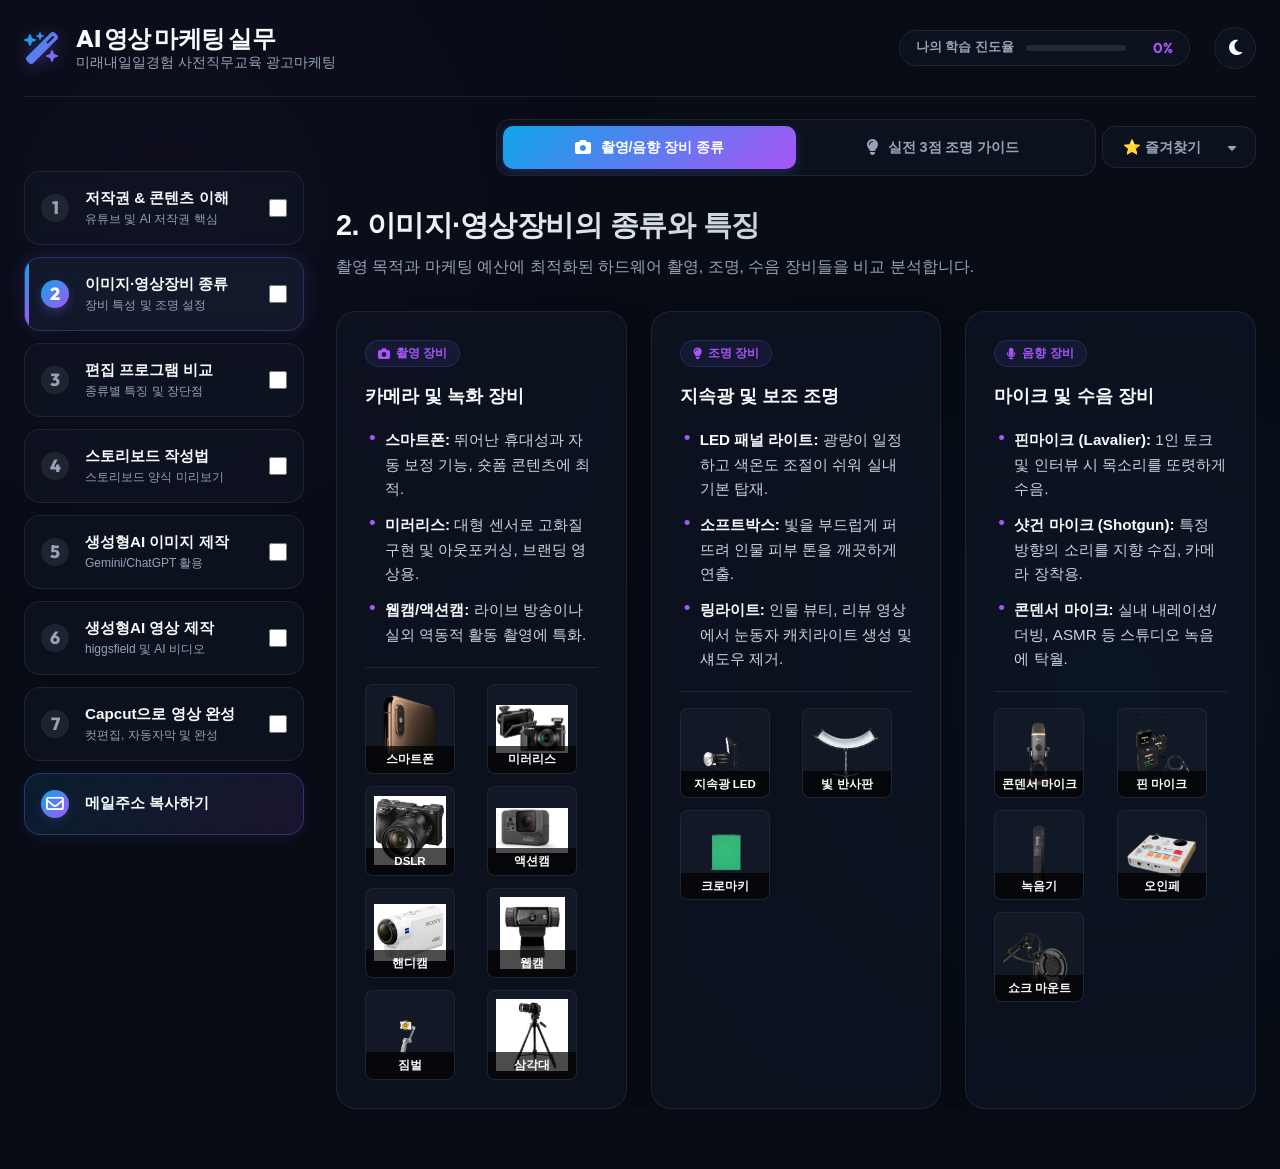
==== commit f1c2784e: "여러 페이지 수정" ====
--- a/lecture2.html
+++ b/lecture2.html
@@ -123,6 +123,14 @@
                                 <input type="checkbox" class="step-check" data-step="7">
                             </a>
                         </li>
+                        <li>
+                            <div class="nav-item copy-email-btn" style="cursor: pointer;">
+                                <span class="step-num"><i class="fa-regular fa-envelope"></i></span>
+                                <div class="item-details">
+                                    <span class="item-title">메일주소 복사하기</span>
+                                </div>
+                            </div>
+                        </li>
                     </ul>
                 </nav>
             </aside>
@@ -130,16 +138,34 @@
             <!-- Main Content Panels -->
             <main class="app-main">
                 <!-- Content Swiper Tab Bar -->
-                <div class="content-swiper-bar mb-6">
-                    <button class="swiper-btn active" data-target-step="1">
-                        <i class="fa-solid fa-camera swiper-icon"></i>
-                        <span>촬영/음향 장비 종류</span>
-                    </button>
-                    <button class="swiper-btn" data-target-step="2">
-                        <i class="fa-solid fa-lightbulb swiper-icon"></i>
-                        <span>실전 3점 조명 가이드</span>
-                    </button>
-                    <div class="swiper-active-bg"></div>
+                <div class="content-swiper-wrapper">
+                    <div class="content-swiper-bar">
+                        <button class="swiper-btn active" data-target-step="1">
+                            <i class="fa-solid fa-camera swiper-icon"></i>
+                            <span>촬영/음향 장비 종류</span>
+                        </button>
+                        <button class="swiper-btn" data-target-step="2">
+                            <i class="fa-solid fa-lightbulb swiper-icon"></i>
+                            <span>실전 3점 조명 가이드</span>
+                        </button>
+                        <div class="swiper-active-bg"></div>
+                    </div>
+                    <div class="fav-dropdown-container">
+                        <select class="fav-select">
+                            <option value="" disabled selected>⭐ 즐겨찾기</option>
+                            <option value="https://9core1.github.io/promptmaker/">promptmaker</option>
+                            <option value="https://9core1.github.io/promptories/">promptories</option>
+                            <option value="https://higgsfield.ai/">higgsfield</option>
+                            <option value="https://vrew.ai/ko/">Vrew</option>
+                            <option value="https://firefly.adobe.com/">Adobe Firefly</option>
+                            <option value="https://www.capcut.com/ko-kr/">CapCut</option>
+                            <option value="https://pixabay.com/">pixabay</option>
+                            <option value="https://www.pinterest.com/">Pinterest</option>
+                            <option value="https://chatgpt.com/">chatGPT</option>
+                            <option value="https://gemini.google.com/">Gemini</option>
+                            <option value="https://claude.ai/">Claude</option>
+                        </select>
+                    </div>
                 </div>
 
                 <div class="sub-step-slider-container">
--- a/style.css
+++ b/style.css
@@ -129,6 +129,7 @@
     font-size: 2rem;
     background: linear-gradient(135deg, var(--accent-blue) 0%, var(--accent-purple) 100%);
     -webkit-background-clip: text;
+    background-clip: text;
     -webkit-text-fill-color: transparent;
     filter: drop-shadow(0 2px 8px rgba(99, 102, 241, 0.4));
 }
@@ -314,6 +315,25 @@
     opacity: 1;
 }
 
+/* Highlight style for Copy Email button to make it stand out */
+.nav-item.copy-email-btn {
+    background: linear-gradient(135deg, rgba(14, 165, 233, 0.12) 0%, rgba(168, 85, 247, 0.12) 100%) !important;
+    border-color: rgba(99, 102, 241, 0.35) !important;
+    box-shadow: 0 4px 15px rgba(99, 102, 241, 0.1);
+}
+
+.nav-item.copy-email-btn:hover {
+    border-color: rgba(99, 102, 241, 0.7) !important;
+    box-shadow: 0 4px 20px rgba(99, 102, 241, 0.25);
+    background: linear-gradient(135deg, rgba(14, 165, 233, 0.2) 0%, rgba(168, 85, 247, 0.2) 100%) !important;
+}
+
+.nav-item.copy-email-btn .step-num {
+    background: linear-gradient(135deg, var(--accent-blue), var(--accent-purple));
+    color: white !important;
+    box-shadow: 0 4px 10px rgba(99, 102, 241, 0.2);
+}
+
 .step-num {
     font-family: var(--font-display);
     font-size: 1.1rem;
@@ -397,6 +417,7 @@
     margin-bottom: 8px;
     background: linear-gradient(90deg, var(--text-main) 0%, var(--text-muted) 100%);
     -webkit-background-clip: text;
+    background-clip: text;
     -webkit-text-fill-color: transparent;
 }
 
@@ -872,6 +893,7 @@
     padding: 1px;
     background: linear-gradient(135deg, var(--accent-blue), var(--accent-purple));
     -webkit-mask: linear-gradient(#fff 0 0) content-box, linear-gradient(#fff 0 0);
+    mask: linear-gradient(#fff 0 0) content-box, linear-gradient(#fff 0 0);
     -webkit-mask-composite: xor;
     mask-composite: exclude;
     opacity: 0;
@@ -1072,9 +1094,9 @@
     font-size: 0.8rem;
     font-weight: 700;
     color: var(--text-main);
-    white-space: nowrap;
-    overflow: hidden;
-    text-overflow: ellipsis;
+    white-space: normal;
+    word-break: keep-all;
+    overflow-wrap: anywhere;
 }
 
 .v-sub {
@@ -1090,18 +1112,18 @@
     height: 520px;
 }
 
-.player-wrapper {
+.video-player-wrapper {
     position: relative;
-    padding-bottom: 56.25%; /* 16:9 Aspect Ratio */
-    height: 0;
+    width: 100%;
+    aspect-ratio: 16 / 9;
     overflow: hidden;
     border-radius: 12px;
     border: 1px solid var(--border-color);
     background: black;
-    flex-grow: 1;
-}
-
-.player-wrapper iframe {
+    margin-top: 20px;
+}
+
+.video-player-wrapper iframe {
     position: absolute;
     top: 0;
     left: 0;
@@ -1111,9 +1133,9 @@
 }
 
 /* Shorts Custom Player Ratio if selected */
-.player-wrapper.shorts-player {
-    padding-bottom: 177.77%; /* 9:16 Aspect Ratio */
-    max-width: 290px;
+.video-player-wrapper.shorts-player {
+    aspect-ratio: 9 / 16;
+    max-width: 350px;
     margin: 0 auto;
 }
 
@@ -1319,81 +1341,153 @@
     gap: 12px;
 }
 
-/* Lightbox Modal */
+/* Lightbox Modal Sizing & Perfect Centering */
 .lightbox-modal {
     position: fixed;
     inset: 0;
-    z-index: 1000;
+    z-index: 2000;
     display: none;
     align-items: center;
     justify-content: center;
     opacity: 0;
-    transition: opacity 0.3s ease;
+    transition: opacity 0.3s cubic-bezier(0.4, 0, 0.2, 1);
+    background: rgba(8, 12, 20, 0.9);
+    backdrop-filter: blur(16px);
+    -webkit-backdrop-filter: blur(16px);
 }
 
 .lightbox-modal.active {
-    display: flex;
+    display: flex !important;
     opacity: 1;
 }
 
 .lightbox-overlay {
     position: absolute;
     inset: 0;
-    background: rgba(8, 12, 20, 0.95);
-    backdrop-filter: blur(15px);
+    z-index: 1;
 }
 
 .lightbox-content {
     position: relative;
-    max-width: 90%;
-    max-height: 80%;
-    display: flex;
-    flex-direction: column;
-    align-items: center;
-    z-index: 1010;
-}
-
-.lightbox-img-wrapper {
+
+    z-index: 2;
+    display: flex;
+    flex-direction: column;
+    align-items: center;
+    justify-content: center;
+    max-width: 92vw;
+    max-height: 88vh;
+    width: auto;
+    height: auto;
+}
+
+.lightbox-toolbar {
+    order: -1;
     position: relative;
+    display: flex;
+    align-items: center;
+    justify-content: space-between;
+    width: 100%;
+    max-width: 90vw;
+    background: rgba(15, 22, 38, 0.85);
+    border: 1px solid var(--border-color);
+    padding: 10px 20px;
+    border-radius: 14px;
+    margin-bottom: 14px;
+    backdrop-filter: blur(12px);
+    -webkit-backdrop-filter: blur(12px);
+    box-shadow: 0 8px 32px rgba(0, 0, 0, 0.4);
+    transform: none;
+    left: auto;
+    bottom: auto;
+    z-index: 10;
+}
+
+.lightbox-toolbar .caption {
+    font-size: 0.95rem;
+    font-weight: 700;
+    color: var(--text-main);
     overflow: hidden;
-    border-radius: 12px;
-    border: 1px solid rgba(255, 255, 255, 0.1);
-    box-shadow: 0 20px 50px rgba(0, 0, 0, 0.8);
-    display: flex;
+    text-overflow: ellipsis;
+    white-space: nowrap;
+    max-width: 65%;
+}
+
+.lightbox-toolbar .toolbar-right {
+    display: flex;
+    align-items: center;
+    gap: 8px;
+}
+
+.lightbox-toolbar .tool-btn,
+.lightbox-toolbar .close-btn {
+    background: rgba(255, 255, 255, 0.08);
+    border: 1px solid var(--border-color);
+    color: var(--text-main);
+    width: 36px;
+    height: 36px;
+    border-radius: 8px;
+    display: flex;
+    align-items: center;
     justify-content: center;
-    align-items: center;
-}
-
-.lightbox-img-wrapper img {
-    max-width: 100%;
+    cursor: pointer;
+    font-size: 0.95rem;
+    transition: var(--transition-smooth);
+}
+
+.lightbox-toolbar .tool-btn:hover {
+    background: rgba(255, 255, 255, 0.18);
+    color: var(--accent-blue);
+    border-color: var(--accent-blue);
+}
+
+.lightbox-toolbar .close-btn:hover {
+    background: rgba(255, 255, 255, 0.1);
+    color: var(--accent-red);
+    border-color: var(--accent-red);
+}
+
+.lightbox-image-container,
+.lightbox-img-wrapper,
+.lightbox-content-wrapper {
+    position: relative;
+    display: flex;
+    align-items: center;
+    justify-content: center;
+    max-width: 90vw;
+    max-height: 75vh;
+    border-radius: 16px;
+    overflow: hidden;
+    background: rgba(0, 0, 0, 0.35);
+    border: 1px solid var(--border-color);
+    box-shadow: 0 25px 60px rgba(0, 0, 0, 0.7);
+    margin: 0 auto;
+}
+
+.lightbox-image-container img,
+.lightbox-img-wrapper img,
+#lightboxImg {
+    max-width: 85vw;
     max-height: 70vh;
+    width: auto;
+    height: auto;
+    object-fit: contain;
     display: block;
     user-select: none;
-    pointer-events: auto;
+    border-radius: 12px;
     transition: transform 0.2s cubic-bezier(0.1, 0.8, 0.3, 1);
     transform-origin: center center;
-    cursor: grab;
-}
-
-.lightbox-img-wrapper img:active {
-    cursor: grabbing;
-}
-
-.lightbox-caption {
-    margin-top: 16px;
-    color: #cbd5e1;
-    font-size: 0.95rem;
-    font-weight: 600;
-    text-align: center;
-}
-
-/* Lightbox Controls */
-.lightbox-close-btn {
+    margin: 0 auto;
+}
+
+.lightbox-image-container .nav-btn,
+.lightbox-nav-btn,
+.nav-btn {
     position: absolute;
-    top: 24px;
-    right: 24px;
-    background: rgba(255, 255, 255, 0.06);
-    border: 1px solid rgba(255, 255, 255, 0.1);
+    top: 50%;
+    transform: translateY(-50%);
+    background: rgba(15, 22, 38, 0.75);
+    border: 1px solid var(--border-color);
     color: white;
     width: 44px;
     height: 44px;
@@ -1402,79 +1496,30 @@
     align-items: center;
     justify-content: center;
     cursor: pointer;
-    font-size: 1.25rem;
-    z-index: 1020;
-    transition: var(--transition-smooth);
-}
-
-.lightbox-close-btn:hover {
-    background: var(--accent-red);
-    border-color: var(--accent-red);
-    transform: scale(1.08);
-}
-
-.lightbox-nav-btn {
-    position: absolute;
-    top: 50%;
-    transform: translateY(-50%);
-    background: rgba(255, 255, 255, 0.05);
-    border: 1px solid rgba(255, 255, 255, 0.1);
-    color: white;
-    width: 48px;
-    height: 48px;
-    border-radius: 50%;
-    display: flex;
-    align-items: center;
-    justify-content: center;
-    cursor: pointer;
     font-size: 1.1rem;
-    z-index: 1020;
-    transition: var(--transition-smooth);
-}
-
-.lightbox-nav-btn:hover {
+    z-index: 10;
+    transition: var(--transition-smooth);
+    backdrop-filter: blur(8px);
+}
+
+.lightbox-image-container .nav-btn:hover,
+.lightbox-nav-btn:hover,
+.nav-btn:hover {
     background: var(--accent-blue);
     border-color: var(--accent-blue);
-    transform: translateY(-50%) scale(1.08);
-}
-
-.prev-btn { left: 24px; }
-.next-btn { right: 24px; }
-
-/* Lightbox Toolbar */
-.lightbox-toolbar {
-    position: absolute;
-    bottom: 24px;
-    left: 50%;
-    transform: translateX(-50%);
-    background: rgba(255, 255, 255, 0.08);
-    border: 1px solid rgba(255, 255, 255, 0.12);
-    padding: 8px 16px;
-    border-radius: 50px;
-    display: flex;
-    gap: 16px;
-    z-index: 1020;
-    backdrop-filter: blur(10px);
-}
-
-.toolbar-btn {
-    background: transparent;
-    border: none;
-    color: white;
-    cursor: pointer;
-    font-size: 1rem;
-    display: flex;
-    align-items: center;
-    justify-content: center;
-    width: 32px;
-    height: 32px;
-    border-radius: 50%;
-    transition: var(--transition-smooth);
-}
-
-.toolbar-btn:hover {
-    background: rgba(255, 255, 255, 0.15);
-    color: var(--accent-blue);
+    transform: translateY(-50%) scale(1.1);
+}
+
+.lightbox-image-container .nav-btn.prev,
+.nav-btn.prev,
+.prev-btn {
+    left: 16px;
+}
+
+.lightbox-image-container .nav-btn.next,
+.nav-btn.next,
+.next-btn {
+    right: 16px;
 }
 
 /* Toast Notifications */
@@ -1671,6 +1716,25 @@
 }
 
 /* Content Swiper Bar Styles (Segmented Controls) */
+.content-swiper-wrapper {
+    display: flex;
+    align-items: center;
+    justify-content: center;
+    position: relative;
+    width: 100%;
+    margin: -10px auto 30px auto;
+}
+
+.content-swiper-wrapper .content-swiper-bar {
+    margin: 0;
+    width: 100%;
+    max-width: 600px;
+}
+
+.content-swiper-wrapper .content-swiper-bar.has-3-tabs {
+    max-width: 840px;
+}
+
 .content-swiper-bar {
     display: flex;
     position: relative;
@@ -1684,6 +1748,74 @@
     max-width: 600px;
     margin: -10px auto 30px auto;
 }
+
+.fav-dropdown-container {
+    position: absolute;
+    right: 0;
+    display: inline-block;
+    z-index: 10;
+}
+
+.fav-select {
+    appearance: none;
+    -webkit-appearance: none;
+    -moz-appearance: none;
+    background: var(--bg-glass);
+    border: 1px solid var(--border-color);
+    border-radius: 14px;
+    padding: 12px 40px 12px 20px;
+    font-size: 0.9rem;
+    font-weight: 700;
+    color: var(--text-muted);
+    cursor: pointer;
+    backdrop-filter: blur(8px);
+    transition: var(--transition-smooth);
+    outline: none;
+    font-family: var(--font-primary);
+}
+
+.fav-select:hover {
+    color: var(--text-main);
+    border-color: var(--accent-blue);
+    box-shadow: var(--shadow-glow);
+}
+
+.fav-dropdown-container::after {
+    content: '\f0d7';
+    font-family: 'Font Awesome 6 Free';
+    font-weight: 900;
+    position: absolute;
+    right: 20px;
+    top: 50%;
+    transform: translateY(-50%);
+    color: var(--text-muted);
+    pointer-events: none;
+    transition: var(--transition-smooth);
+    font-size: 0.8rem;
+}
+
+.fav-dropdown-container:hover::after {
+    color: var(--text-main);
+}
+
+.fav-select option {
+    background-color: var(--bg-secondary);
+    color: var(--text-main);
+    font-weight: 500;
+}
+
+@media (max-width: 1200px) {
+    .content-swiper-wrapper {
+        flex-direction: column;
+        gap: 16px;
+    }
+    .fav-dropdown-container {
+        position: static;
+        margin-top: 0;
+    }
+}
+
+
 
 .swiper-btn {
     flex: 1;
@@ -1733,11 +1865,176 @@
     transform: translateX(100%);
 }
 
+/* 3-Tab Swiper Bar Support */
+.content-swiper-bar.has-3-tabs {
+    max-width: 840px;
+}
+
+.content-swiper-bar.has-3-tabs .swiper-active-bg {
+    width: calc((100% - 12px) / 3);
+}
+
+.content-swiper-bar.has-3-tabs.step-2 .swiper-active-bg {
+    transform: translateX(100%);
+}
+
+.content-swiper-bar.has-3-tabs.step-3 .swiper-active-bg {
+    transform: translateX(200%);
+}
+
+/* Split Image & Prompt Item Styles */
+.prompt-split-list {
+    display: flex;
+    flex-direction: column;
+    gap: 20px;
+}
+
+.prompt-split-item {
+    display: flex;
+    flex-direction: row;
+    gap: 24px;
+    align-items: center;
+    background: rgba(255, 255, 255, 0.02);
+    border: 1px solid var(--border-color);
+    padding: 20px;
+    border-radius: 16px;
+    transition: var(--transition-smooth);
+    width: 100%;
+}
+
+body.light-theme .prompt-split-item {
+    background: rgba(0, 0, 0, 0.01);
+}
+
+.prompt-split-item:hover {
+    border-color: var(--accent-purple);
+    background: rgba(255, 255, 255, 0.04);
+}
+
+body.light-theme .prompt-split-item:hover {
+    background: rgba(0, 0, 0, 0.03);
+}
+
+.prompt-split-img {
+    width: 330px;
+    height: 190px;
+    flex-shrink: 0;
+    position: relative;
+    border-radius: 14px;
+    overflow: hidden;
+    border: 1px solid var(--border-color);
+    background: var(--bg-glass);
+    cursor: pointer;
+    box-shadow: 0 8px 20px rgba(0, 0, 0, 0.25);
+}
+
+.prompt-split-img img {
+    width: 100%;
+    height: 100%;
+    object-fit: cover;
+    transition: var(--transition-smooth);
+}
+
+.prompt-split-img:hover img {
+    transform: scale(1.05);
+}
+
+.prompt-split-content {
+    flex: 1;
+    display: flex;
+    flex-direction: column;
+    gap: 8px;
+    min-width: 0;
+}
+
+.prompt-code-wrapper {
+    position: relative;
+    max-height: 98px;
+    overflow: hidden;
+    transition: max-height 0.35s cubic-bezier(0.4, 0, 0.2, 1);
+    border-radius: 8px;
+}
+
+.prompt-code-wrapper::after {
+    content: '';
+    position: absolute;
+    bottom: 0;
+    left: 0;
+    right: 0;
+    height: 24px;
+    background: linear-gradient(to bottom, transparent, rgba(15, 22, 38, 0.95));
+    pointer-events: none;
+    transition: opacity 0.3s ease;
+}
+
+body.light-theme .prompt-code-wrapper::after {
+    background: linear-gradient(to bottom, transparent, rgba(255, 255, 255, 0.95));
+}
+
+.prompt-split-content.expanded .prompt-code-wrapper,
+.prompt-code-wrapper.expanded {
+    max-height: 400px;
+}
+
+.prompt-split-content.expanded .prompt-code-wrapper::after,
+.prompt-code-wrapper.expanded::after {
+    opacity: 0;
+}
+
+.prompt-code {
+    font-family: 'Fira Code', 'Consolas', monospace, sans-serif;
+    font-size: 0.88rem;
+    line-height: 1.5;
+    color: var(--text-muted);
+    background: rgba(0, 0, 0, 0.25);
+    border: 1px solid var(--border-color);
+    border-radius: 8px;
+    padding: 10px 12px;
+    white-space: pre-wrap !important;
+    word-break: break-word !important;
+    overflow-wrap: anywhere !important;
+    margin: 0;
+}
+
+body.light-theme .prompt-code {
+    background: rgba(0, 0, 0, 0.04);
+    color: #475569;
+}
+
+.toggle-more-btn {
+    display: inline-flex;
+    align-items: center;
+    gap: 6px;
+    font-size: 0.8rem;
+    font-weight: 700;
+    color: var(--accent-blue);
+    background: transparent;
+    border: none;
+    cursor: pointer;
+    padding: 2px 0;
+    align-self: flex-start;
+    transition: var(--transition-smooth);
+}
+
+.toggle-more-btn:hover {
+    color: var(--accent-purple);
+}
+
+@media (max-width: 768px) {
+    .prompt-split-item {
+        flex-direction: column;
+    }
+    .prompt-split-img {
+        width: 100%;
+        height: 180px;
+    }
+}
+
 /* Video & Tutorial Split Grid Layout */
 .video-split-layout,
 .tutorial-split-layout {
     display: grid;
-    grid-template-columns: 420px 1fr;
+    grid-template-columns: 340px 1fr;
     gap: 24px;
     align-items: stretch;
 }
@@ -1815,12 +2112,14 @@
     background: rgba(255, 255, 255, 0.03);
     border: 1px solid var(--border-color);
     border-radius: 12px;
-    padding: 16px 20px;
+    padding: 8px 12px;
     cursor: pointer;
     transition: var(--transition-smooth);
     display: flex;
     flex-direction: column;
-    gap: 8px;
+    align-items: flex-start;
+    text-align: left;
+    gap: 4px;
     box-shadow: 0 2px 6px rgba(0, 0, 0, 0.15);
 }
 
@@ -1860,6 +2159,7 @@
     font-weight: 700;
     line-height: 1.4;
     color: var(--text-main);
+    padding-left: 8px;
 }
 
 .t-chapter {
@@ -2270,18 +2570,23 @@
     }
 }
 
-/* Storyboard Step 2 Margins and Vertical Layout Optimization (Compact Sizing) */
+/* Storyboard Step 2 Margins and Vertical Layout Optimization (Equal Height Matching) */
 .storyboard-split-layout {
-    align-items: start !important; /* 각 상자의 세로 높이를 본체 콘텐츠 분량만큼 아담하게 대폭 줄여줌 */
+    align-items: stretch !important; /* 왼쪽 추천 도구 상자 높이를 오른쪽 스토리보드 양식 미리보기 상자 높이와 같도록 설정 */
 }
 
 .storyboard-split-layout .content-card {
-    height: auto !important; /* 강제 높이 설정을 제거하여 내용물 크기에 맞게 상자 크기를 줄임 */
-    min-height: 0 !important;
+    height: 100% !important;
+    display: flex;
+    flex-direction: column;
 }
 
 .storyboard-split-layout .card-body {
-    padding-bottom: 8px !important; /* 상자 안 아래쪽 여백 패딩을 8px로 극소화 */
+    flex: 1;
+    display: flex;
+    flex-direction: column;
+    justify-content: space-between;
+    padding-bottom: 12px !important;
 }
 
 .storyboard-split-layout .image-zoom-container {
